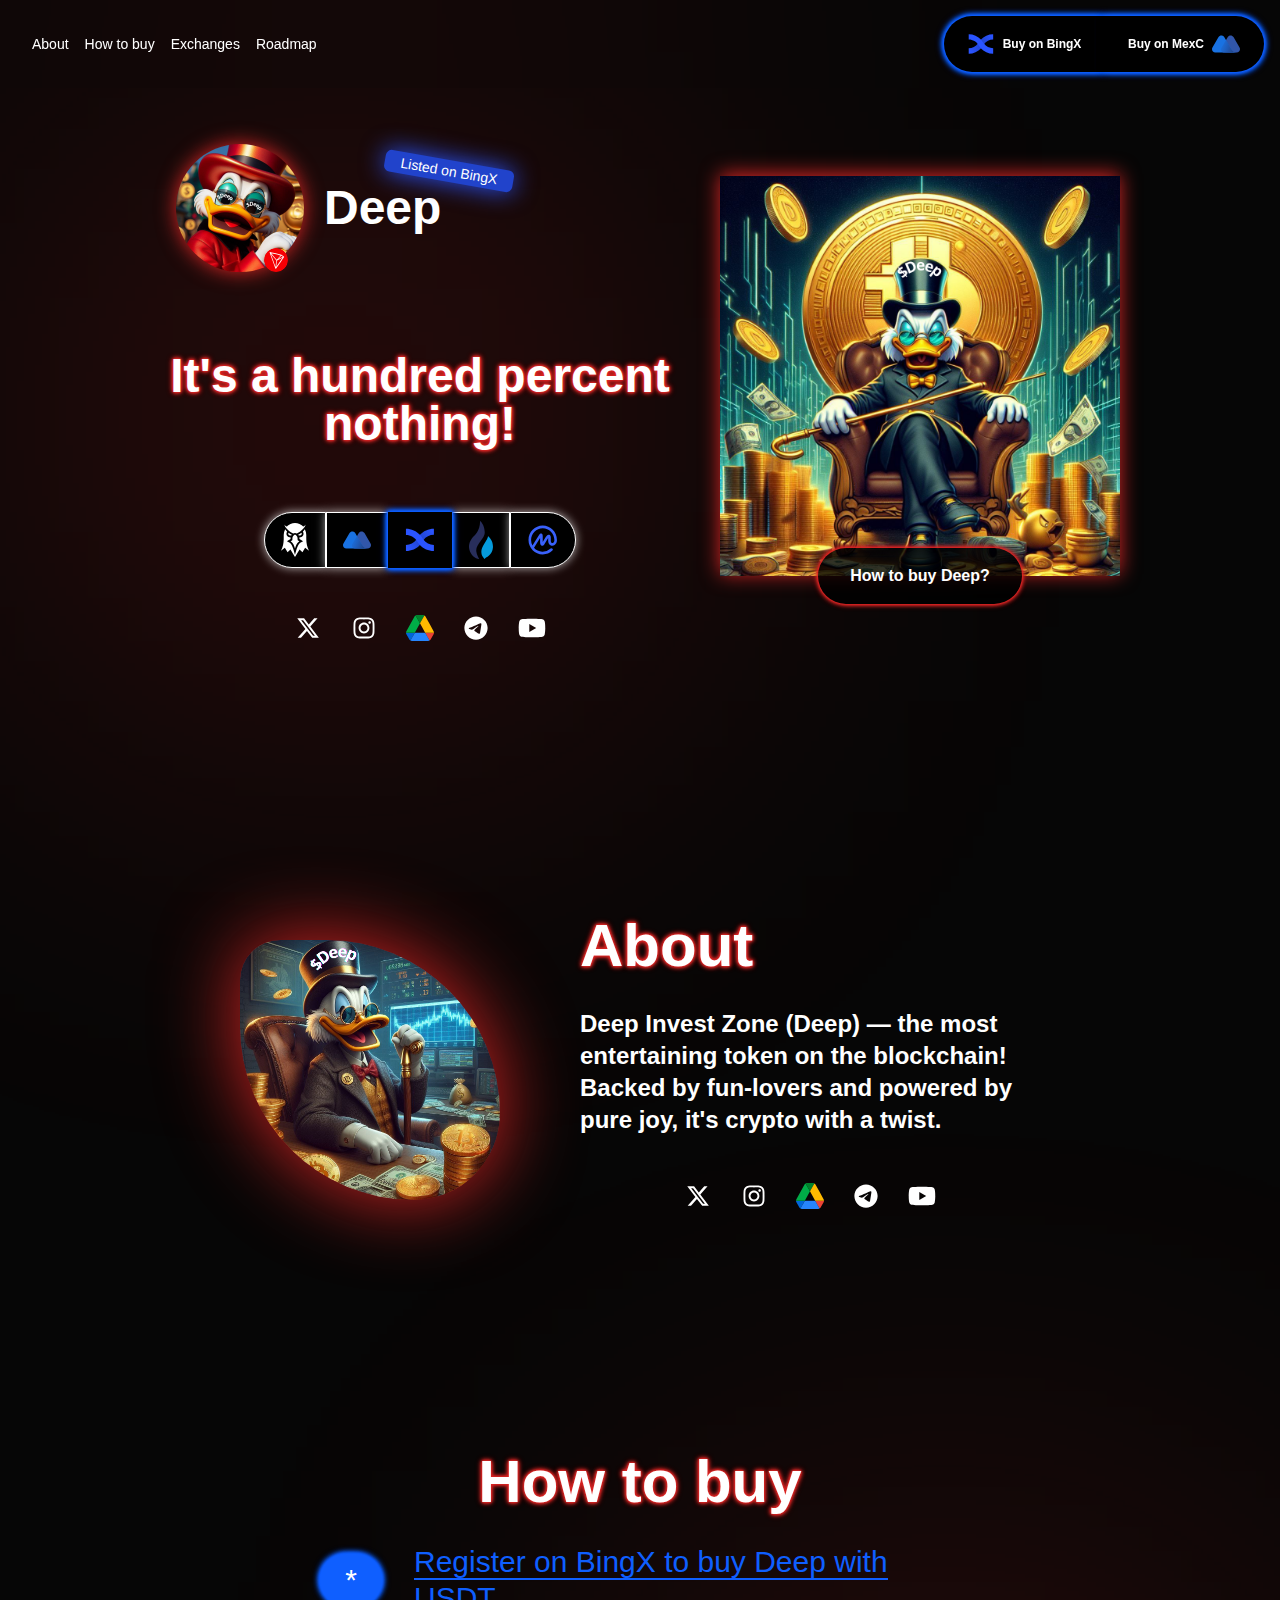
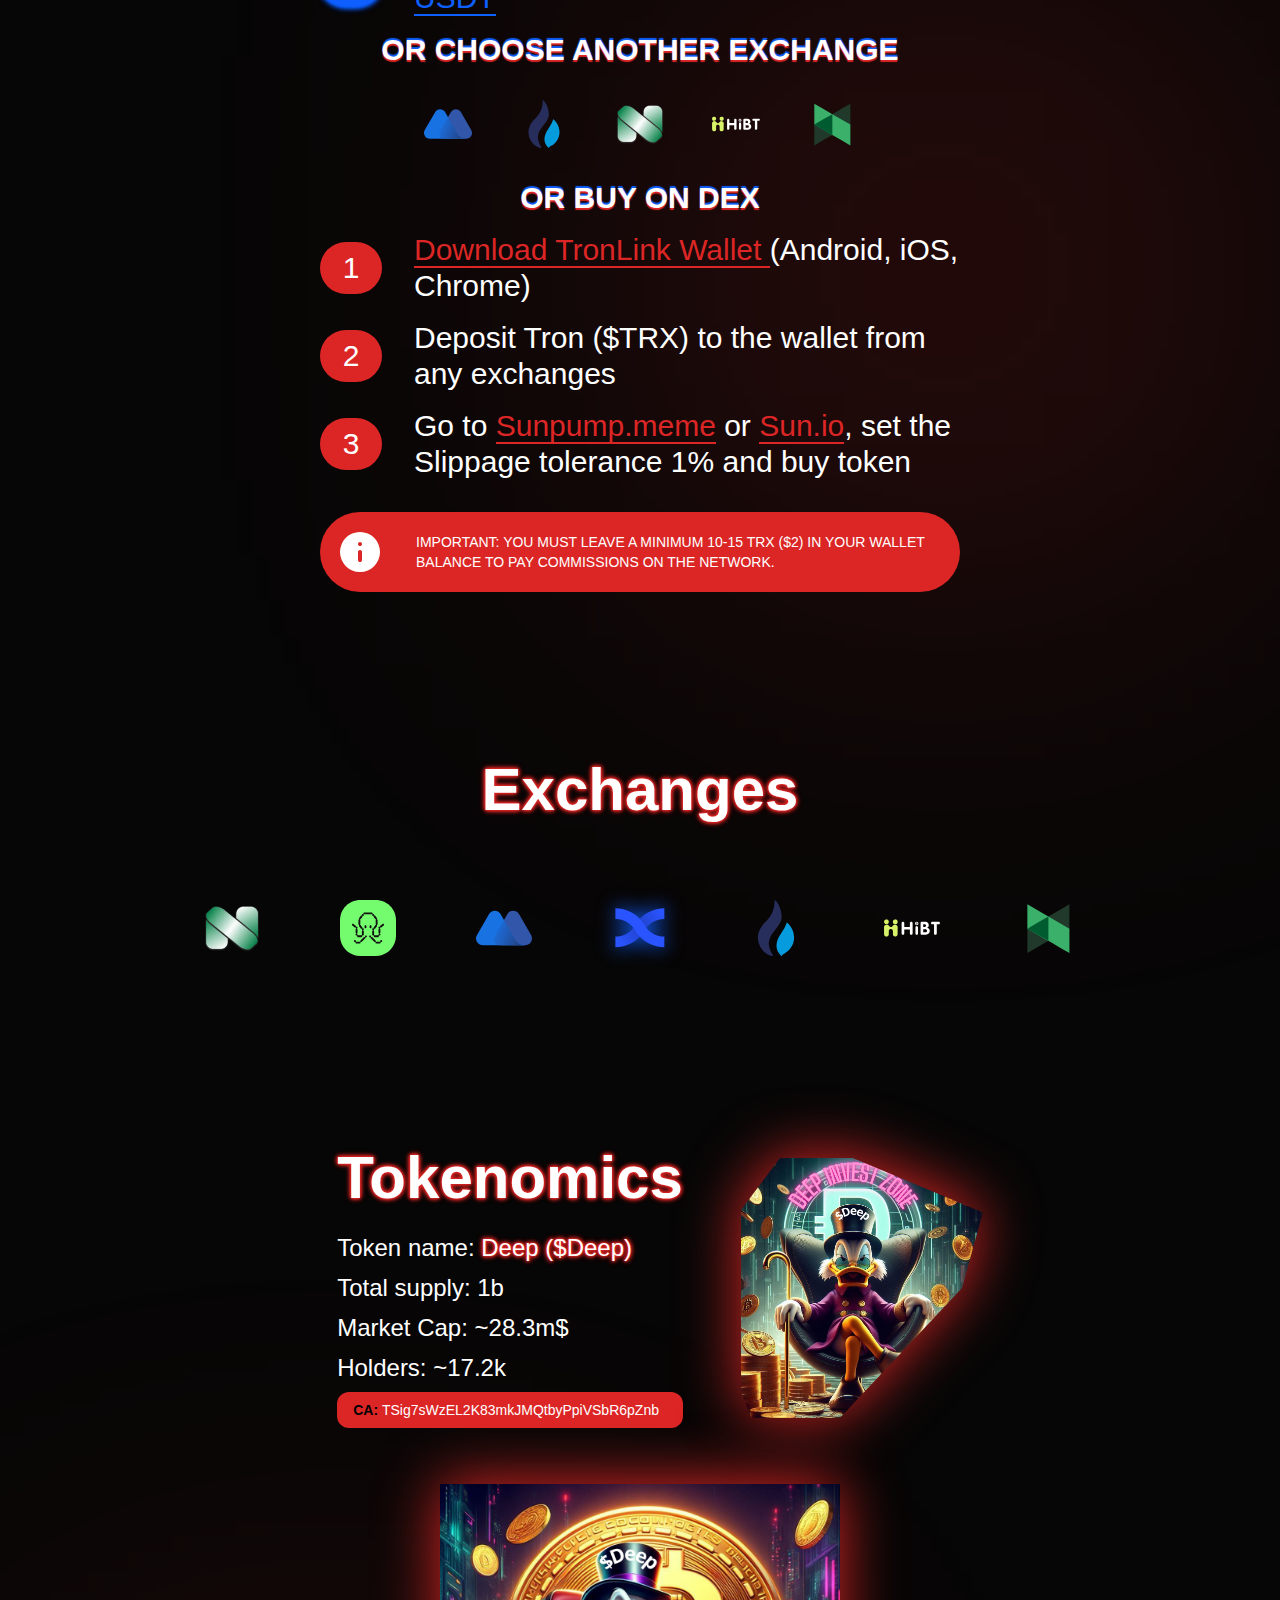
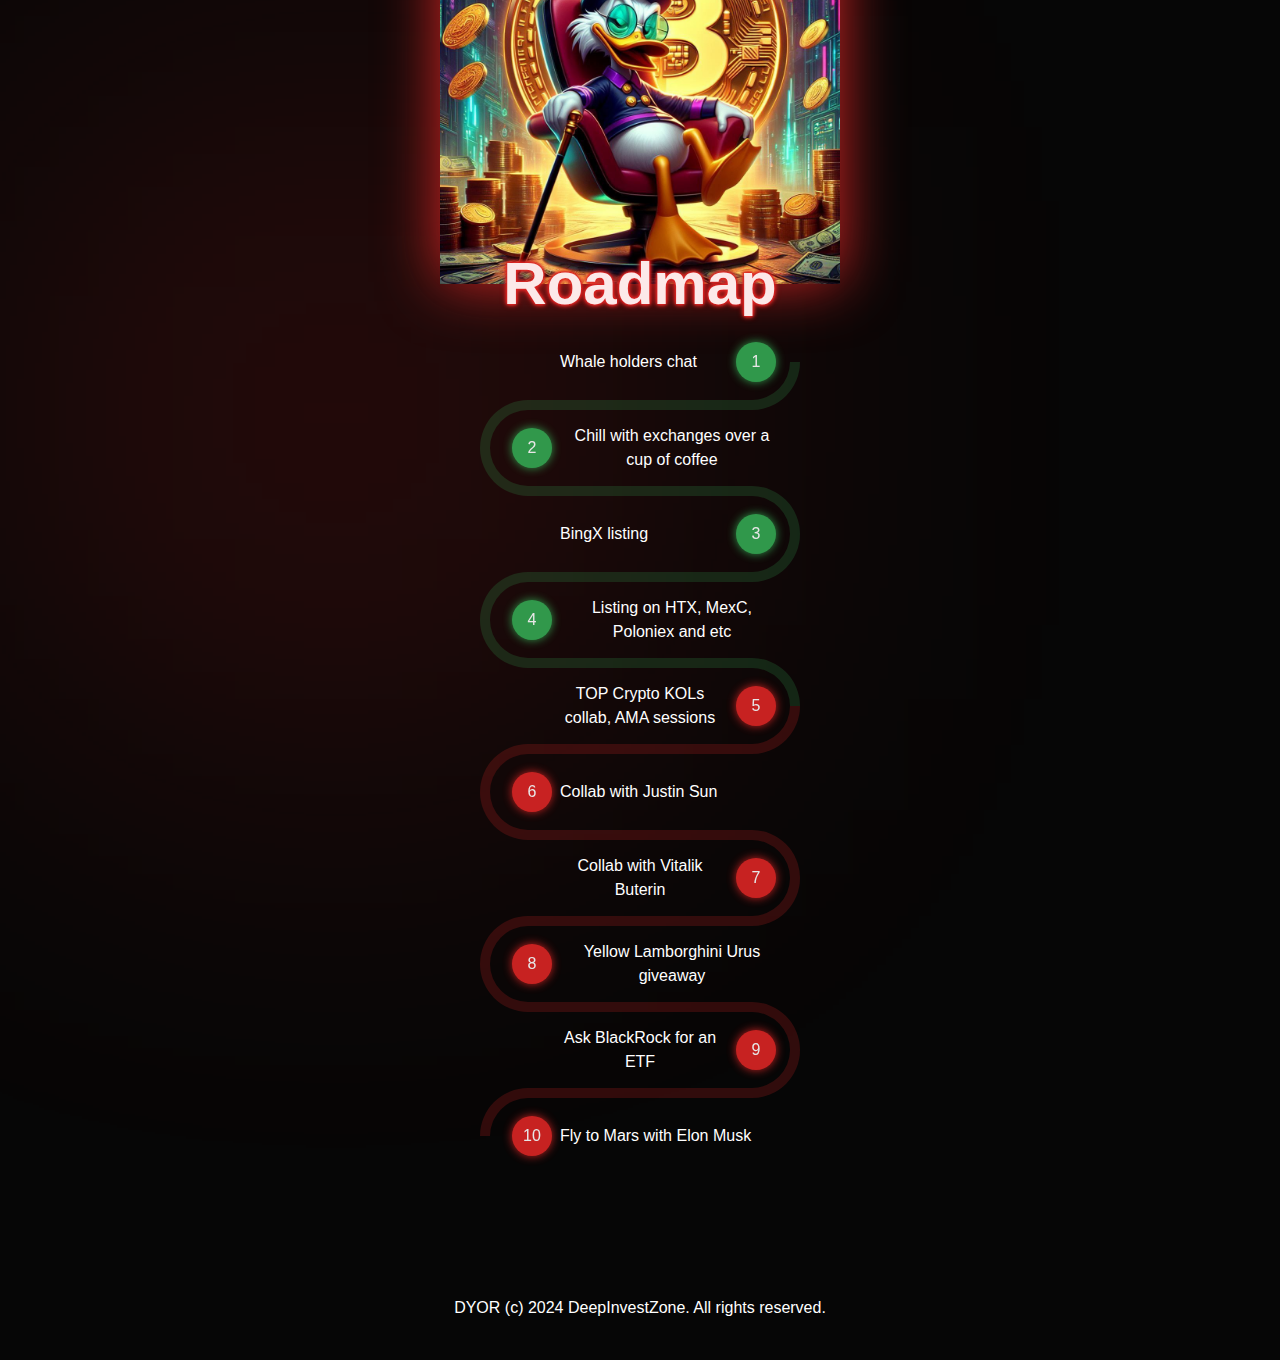
==== index.html @ 83c818ec "Rename InvestZone - IVfun token.html to index.html" ====
<!DOCTYPE html>
<html lang="en"><plasmo-csui><template shadowrootmode="open"><style>@layer tailwind-base{*,:before,:after{box-sizing:border-box;border:0 solid #e5e7eb}:before,:after{--tw-content:""}html,:host{-webkit-text-size-adjust:100%;tab-size:4;font-feature-settings:normal;font-variation-settings:normal;-webkit-tap-highlight-color:transparent;font-family:ui-sans-serif,system-ui,sans-serif,Apple Color Emoji,Segoe UI Emoji,Segoe UI Symbol,Noto Color Emoji;line-height:1.5}body{line-height:inherit;margin:0}hr{color:inherit;border-top-width:1px;height:0}abbr:where([title]){text-decoration:underline dotted}h1,h2,h3,h4,h5,h6{font-size:inherit;font-weight:inherit}a{color:inherit;text-decoration:inherit}b,strong{font-weight:bolder}code,kbd,samp,pre{font-feature-settings:normal;font-variation-settings:normal;font-family:ui-monospace,SFMono-Regular,Menlo,Monaco,Consolas,Liberation Mono,Courier New,monospace;font-size:1em}small{font-size:80%}sub,sup{vertical-align:baseline;font-size:75%;line-height:0;position:relative}sub{bottom:-.25em}sup{top:-.5em}table{text-indent:0;border-color:inherit;border-collapse:collapse}button,input,optgroup,select,textarea{font-feature-settings:inherit;font-variation-settings:inherit;font-family:inherit;font-size:100%;font-weight:inherit;line-height:inherit;color:inherit;margin:0;padding:0}button,select{text-transform:none}button,[type=button],[type=reset],[type=submit]{-webkit-appearance:button;background-color:#0000;background-image:none}:-moz-focusring{outline:auto}:-moz-ui-invalid{box-shadow:none}progress{vertical-align:baseline}::-webkit-inner-spin-button{height:auto}::-webkit-outer-spin-button{height:auto}[type=search]{-webkit-appearance:textfield;outline-offset:-2px}::-webkit-search-decoration{-webkit-appearance:none}::-webkit-file-upload-button{-webkit-appearance:button;font:inherit}summary{display:list-item}blockquote,dl,dd,h1,h2,h3,h4,h5,h6,hr,figure,p,pre{margin:0}fieldset{margin:0;padding:0}legend{padding:0}ol,ul,menu{margin:0;padding:0;list-style:none}dialog{padding:0}textarea{resize:vertical}input::-moz-placeholder{opacity:1;color:#9ca3af}textarea::-moz-placeholder{opacity:1;color:#9ca3af}input::placeholder,textarea::placeholder{opacity:1;color:#9ca3af}button,[role=button]{cursor:pointer}:disabled{cursor:default}img,svg,video,canvas,audio,iframe,embed,object{vertical-align:middle;display:block}img,video{max-width:100%;height:auto}[hidden]{display:none}div,p{--tw-text-opacity:1;color:rgb(8 8 8/var(--tw-text-opacity))}[type=checkbox],[type=radio]{cursor:pointer;user-select:none;appearance:none;--tw-border-opacity:1;border-width:1px;border-color:rgb(8 8 8/var(--tw-border-opacity));--tw-bg-opacity:1;background-color:rgb(255 255 255/var(--tw-bg-opacity));border-radius:.25rem;width:1.25rem;height:1.25rem;padding:0}[type=checkbox]:checked,[type=radio]:checked{background-color:currentColor;background-position:50%;background-repeat:no-repeat;background-size:.55em .55em;border-color:#0000}[type=radio]:checked{background-image:url("data:image/svg+xml;charset=utf-8,%3Csvg viewBox='0 0 16 16' fill='%23fff' xmlns='http://www.w3.org/2000/svg'%3E%3Ccircle cx='8' cy='8' r='3'/%3E%3C/svg%3E");background-size:18px 18px}[type=checkbox]{border-radius:4px}[type=checkbox]:checked{background-image:url("data:image/svg+xml;charset=utf-8,%3Csvg aria-hidden='true' xmlns='http://www.w3.org/2000/svg' fill='none' viewBox='0 0 16 12'%3E%3Cpath stroke='%2322FCBA' stroke-linecap='round' stroke-linejoin='round' stroke-width='3' d='M1 5.917 5.724 10.5 15 1.5'/%3E%3C/svg%3E");background-size:9px 9px}[type=radio]{border-radius:100%}.scroller{--scrollbar-color-thumb:#9ca3af;--scrollbar-color-track:transparent;--scrollbar-width:4px}@supports selector(::-webkit-scrollbar){.scroller::-webkit-scrollbar-thumb{background:var(--scrollbar-color-thumb);border-radius:16px}.scroller::-webkit-scrollbar-track{background:var(--scrollbar-color-track)}.scroller::-webkit-scrollbar{max-width:var(--scrollbar-width);max-height:var(--scrollbar-width)}}.groupToolTips:hover .absolute{transition:opacity .3s;display:block}@keyframes fadeIn{0%{opacity:0}to{opacity:1}}@keyframes floatUpDown{0%,to{animation-timing-function:cubic-bezier(.8,0,1,1);transform:translateY(2%)}50%{animation-timing-function:cubic-bezier(0,0,.2,1);transform:translateY(-2%)}}.animate-float-up-down{opacity:0;transition:opacity 1s;animation:.6s ease-out forwards fadeIn,6s infinite floatUpDown}*,:before,:after,::backdrop{--tw-border-spacing-x:0;--tw-border-spacing-y:0;--tw-translate-x:0;--tw-translate-y:0;--tw-rotate:0;--tw-skew-x:0;--tw-skew-y:0;--tw-scale-x:1;--tw-scale-y:1;--tw-pan-x: ;--tw-pan-y: ;--tw-pinch-zoom: ;--tw-scroll-snap-strictness:proximity;--tw-gradient-from-position: ;--tw-gradient-via-position: ;--tw-gradient-to-position: ;--tw-ordinal: ;--tw-slashed-zero: ;--tw-numeric-figure: ;--tw-numeric-spacing: ;--tw-numeric-fraction: ;--tw-ring-inset: ;--tw-ring-offset-width:0px;--tw-ring-offset-color:#fff;--tw-ring-color:#3b82f680;--tw-ring-offset-shadow:0 0 #0000;--tw-ring-shadow:0 0 #0000;--tw-shadow:0 0 #0000;--tw-shadow-colored:0 0 #0000;--tw-blur: ;--tw-brightness: ;--tw-contrast: ;--tw-grayscale: ;--tw-hue-rotate: ;--tw-invert: ;--tw-saturate: ;--tw-sepia: ;--tw-drop-shadow: ;--tw-backdrop-blur: ;--tw-backdrop-brightness: ;--tw-backdrop-contrast: ;--tw-backdrop-grayscale: ;--tw-backdrop-hue-rotate: ;--tw-backdrop-invert: ;--tw-backdrop-opacity: ;--tw-backdrop-saturate: ;--tw-backdrop-sepia: }}@layer antd;.pointer-events-none{pointer-events:none}.pointer-events-auto{pointer-events:auto}.visible{visibility:visible}.invisible{visibility:hidden}.static{position:static}.fixed{position:fixed}.absolute{position:absolute}.relative{position:relative}.-top-\[2\.5rem\]{top:-2.5rem}.bottom-0{bottom:0}.bottom-2{bottom:.5rem}.bottom-6{bottom:1.5rem}.bottom-\[29px\]{bottom:29px}.bottom-\[6\.5px\]{bottom:6.5px}.left-0{left:0}.left-1\/2{left:50%}.left-3{left:.75rem}.left-\[0\.3rem\]{left:.3rem}.left-\[1px\]{left:1px}.left-\[50\%\]{left:50%}.left-\[54px\]{left:54px}.left-\[6\.5px\]{left:6.5px}.left-px{left:1px}.right-0{right:0}.right-3{right:.75rem}.right-\[0\.3rem\]{right:.3rem}.right-\[1px\]{right:1px}.right-\[439px\]{right:439px}.right-\[72px\]{right:72px}.top-0{top:0}.top-1{top:.25rem}.top-2{top:.5rem}.top-3{top:.75rem}.top-6{top:1.5rem}.top-\[-6px\]{top:-6px}.top-\[12px\]{top:12px}.top-\[3px\]{top:3px}.top-\[40\%\]{top:40%}.top-px{top:1px}.z-10{z-index:10}.z-20{z-index:20}.z-30{z-index:30}.z-\[90\]{z-index:90}.z-\[99\]{z-index:99}.m-\[6px\]{margin:6px}.mx-0{margin-left:0;margin-right:0}.mx-2{margin-left:.5rem;margin-right:.5rem}.mx-auto{margin-left:auto;margin-right:auto}.my-0{margin-top:0;margin-bottom:0}.my-3{margin-top:.75rem;margin-bottom:.75rem}.my-3\.5{margin-top:.875rem;margin-bottom:.875rem}.my-4{margin-top:1rem;margin-bottom:1rem}.my-\[12px\]{margin-top:12px;margin-bottom:12px}.-mt-8{margin-top:-2rem}.mb-2{margin-bottom:.5rem}.mb-3{margin-bottom:.75rem}.mb-\[-12px\]{margin-bottom:-12px}.mb-\[-1px\]{margin-bottom:-1px}.mb-\[24px\]{margin-bottom:24px}.ml-1{margin-left:.25rem}.ml-2{margin-left:.5rem}.ml-3{margin-left:.75rem}.ml-\[-1px\]{margin-left:-1px}.ml-\[4px\]{margin-left:4px}.ml-\[5px\]{margin-left:5px}.ml-\[8px\]{margin-left:8px}.mr-1{margin-right:.25rem}.mr-2{margin-right:.5rem}.mr-\[-1px\]{margin-right:-1px}.mr-\[12px\]{margin-right:12px}.mr-\[8px\]{margin-right:8px}.mt-2{margin-top:.5rem}.mt-3{margin-top:.75rem}.mt-4{margin-top:1rem}.mt-6{margin-top:1.5rem}.mt-8{margin-top:2rem}.mt-\[-120px\]{margin-top:-120px}.mt-\[-170px\]{margin-top:-170px}.mt-\[-22px\]{margin-top:-22px}.mt-\[-240px\]{margin-top:-240px}.mt-\[-42px\]{margin-top:-42px}.mt-\[158px\]{margin-top:158px}.mt-\[24px\]{margin-top:24px}.mt-\[32px\]{margin-top:32px}.mt-\[44px\]{margin-top:44px}.mt-\[48px\]{margin-top:48px}.mt-\[62px\]{margin-top:62px}.mt-\[67px\]{margin-top:67px}.mt-\[6px\]{margin-top:6px}.block{display:block}.flex{display:flex}.hidden{display:none}.size-\[20px\]{width:20px;height:20px}.size-\[348px\]{width:348px;height:348px}.size-\[359px\]{width:359px;height:359px}.size-\[375px\]{width:375px;height:375px}.size-\[52px\]{width:52px;height:52px}.size-full{width:100%;height:100%}.h-0{height:0}.h-10{height:2.5rem}.h-12{height:3rem}.h-16{height:4rem}.h-2{height:.5rem}.h-3{height:.75rem}.h-4{height:1rem}.h-5{height:1.25rem}.h-6{height:1.5rem}.h-8{height:2rem}.h-9{height:2.25rem}.h-\[10px\]{height:10px}.h-\[118px\]{height:118px}.h-\[11px\]{height:11px}.h-\[13px\]{height:13px}.h-\[16px\]{height:16px}.h-\[1px\]{height:1px}.h-\[220px\]{height:220px}.h-\[224px\]{height:224px}.h-\[225px\]{height:225px}.h-\[228px\]{height:228px}.h-\[24px\]{height:24px}.h-\[255px\]{height:255px}.h-\[28px\]{height:28px}.h-\[303px\]{height:303px}.h-\[35px\]{height:35px}.h-\[47px\]{height:47px}.h-\[48px\]{height:48px}.h-\[50px\]{height:50px}.h-\[527px\]{height:527px}.h-\[52px\]{height:52px}.h-\[66px\]{height:66px}.h-\[96px\]{height:96px}.h-auto{height:auto}.h-full{height:100%}.h-screen{height:100vh}.max-h-\[80\%\]{max-height:80%}.min-h-\[306px\]{min-height:306px}.w-0{width:0}.w-10{width:2.5rem}.w-16{width:4rem}.w-4{width:1rem}.w-5{width:1.25rem}.w-6{width:1.5rem}.w-8{width:2rem}.w-\[12px\]{width:12px}.w-\[13px\]{width:13px}.w-\[14px\]{width:14px}.w-\[160px\]{width:160px}.w-\[16px\]{width:16px}.w-\[220px\]{width:220px}.w-\[24px\]{width:24px}.w-\[28px\]{width:28px}.w-\[293px\]{width:293px}.w-\[350px\]{width:350px}.w-\[35px\]{width:35px}.w-\[360px\]{width:360px}.w-\[440px\]{width:440px}.w-\[52px\]{width:52px}.w-\[56px\]{width:56px}.w-\[80\%\]{width:80%}.w-\[86px\]{width:86px}.w-\[96px\]{width:96px}.w-\[calc\(100\%-64px\)\]{width:calc(100% - 64px)}.w-\[calc\(100\%-76px\)\]{width:calc(100% - 76px)}.w-auto{width:auto}.w-fit{width:fit-content}.w-full{width:100%}.w-max{width:max-content}.flex-1{flex:1}.flex-auto{flex:auto}.flex-grow,.grow{flex-grow:1}.-translate-x-1\/2{--tw-translate-x:-50%;transform:translate(var(--tw-translate-x),var(--tw-translate-y))rotate(var(--tw-rotate))skewX(var(--tw-skew-x))skewY(var(--tw-skew-y))scaleX(var(--tw-scale-x))scaleY(var(--tw-scale-y))}.-translate-y-1\/2{--tw-translate-y:-50%;transform:translate(var(--tw-translate-x),var(--tw-translate-y))rotate(var(--tw-rotate))skewX(var(--tw-skew-x))skewY(var(--tw-skew-y))scaleX(var(--tw-scale-x))scaleY(var(--tw-scale-y))}.translate-x-full{--tw-translate-x:100%;transform:translate(var(--tw-translate-x),var(--tw-translate-y))rotate(var(--tw-rotate))skewX(var(--tw-skew-x))skewY(var(--tw-skew-y))scaleX(var(--tw-scale-x))scaleY(var(--tw-scale-y))}@keyframes spin{to{transform:rotate(360deg)}}.animate-spin{animation:1s linear infinite spin}.\!cursor-not-allowed{cursor:not-allowed!important}.\!cursor-wait{cursor:wait!important}.cursor-no-drop{cursor:no-drop}.cursor-not-allowed{cursor:not-allowed}.cursor-pointer{cursor:pointer}.flex-col{flex-direction:column}.place-content-center{place-content:center}.items-start{align-items:flex-start}.items-end{align-items:flex-end}.items-center{align-items:center}.justify-center{justify-content:center}.justify-between{justify-content:space-between}.gap-1{gap:.25rem}.gap-2{gap:.5rem}.gap-3{gap:.75rem}.gap-x-1{-moz-column-gap:.25rem;column-gap:.25rem}.gap-x-1\.5{-moz-column-gap:.375rem;column-gap:.375rem}.gap-x-2{-moz-column-gap:.5rem;column-gap:.5rem}.gap-x-3{-moz-column-gap:.75rem;column-gap:.75rem}.gap-x-5{-moz-column-gap:1.25rem;column-gap:1.25rem}.gap-y-1{row-gap:.25rem}.gap-y-2{row-gap:.5rem}.gap-y-3{row-gap:.75rem}.gap-y-\[2px\]{row-gap:2px}.overflow-hidden{overflow:hidden}.overflow-clip{overflow:clip}.overflow-y-auto{overflow-y:auto}.truncate{text-overflow:ellipsis;white-space:nowrap;overflow:hidden}.whitespace-nowrap{white-space:nowrap}.break-all{word-break:break-all}.rounded{border-radius:.25rem}.rounded-2xl{border-radius:1rem}.rounded-\[16px\]{border-radius:16px}.rounded-\[21px\]{border-radius:21px}.rounded-\[39px\]{border-radius:39px}.rounded-\[4px\]{border-radius:4px}.rounded-\[5px\]{border-radius:5px}.rounded-\[6px\]{border-radius:6px}.rounded-\[8px\]{border-radius:8px}.rounded-full{border-radius:9999px}.rounded-lg{border-radius:.5rem}.rounded-none{border-radius:0}.rounded-xl{border-radius:.75rem}.rounded-l-full{border-top-left-radius:9999px;border-bottom-left-radius:9999px}.border{border-width:1px}.border-\[1\.2px\]{border-width:1.2px}.border-\[2px\]{border-width:2px}.border-b{border-bottom-width:1px}.border-l{border-left-width:1px}.border-r-0{border-right-width:0}.border-t,.border-t-\[1px\]{border-top-width:1px}.border-solid{border-style:solid}.border-\[\#080808\],.border-dark1{--tw-border-opacity:1;border-color:rgb(8 8 8/var(--tw-border-opacity))}.border-gray-200{--tw-border-opacity:1;border-color:rgb(229 231 235/var(--tw-border-opacity))}.border-gray1{--tw-border-opacity:1;border-color:rgb(244 244 244/var(--tw-border-opacity))}.border-white{--tw-border-opacity:1;border-color:rgb(255 255 255/var(--tw-border-opacity))}.bg-\[\#080808\]{--tw-bg-opacity:1;background-color:rgb(8 8 8/var(--tw-bg-opacity))}.bg-\[\#080808cc\]{background-color:#080808cc}.bg-\[\#080808e6\]{background-color:#080808e6}.bg-\[\#50fbc8\]{--tw-bg-opacity:1;background-color:rgb(80 251 200/var(--tw-bg-opacity))}.bg-\[\#60fecf\]{--tw-bg-opacity:1;background-color:rgb(96 254 207/var(--tw-bg-opacity))}.bg-\[\#BBBBBB\]{--tw-bg-opacity:1;background-color:rgb(187 187 187/var(--tw-bg-opacity))}.bg-\[\#FFCD6D\]{--tw-bg-opacity:1;background-color:rgb(255 205 109/var(--tw-bg-opacity))}.bg-\[\#bababa\]{--tw-bg-opacity:1;background-color:rgb(186 186 186/var(--tw-bg-opacity))}.bg-\[\#f3f3f3e6\]{background-color:#f3f3f3e6}.bg-blue1{--tw-bg-opacity:1;background-color:rgb(152 212 255/var(--tw-bg-opacity))}.bg-dark1{--tw-bg-opacity:1;background-color:rgb(8 8 8/var(--tw-bg-opacity))}.bg-dark2{--tw-bg-opacity:1;background-color:rgb(50 50 50/var(--tw-bg-opacity))}.bg-gray1{--tw-bg-opacity:1;background-color:rgb(244 244 244/var(--tw-bg-opacity))}.bg-gray2{--tw-bg-opacity:1;background-color:rgb(235 235 235/var(--tw-bg-opacity))}.bg-green-800{--tw-bg-opacity:1;background-color:rgb(22 101 52/var(--tw-bg-opacity))}.bg-green1{--tw-bg-opacity:1;background-color:rgb(81 251 200/var(--tw-bg-opacity))}.bg-pink1{--tw-bg-opacity:1;background-color:rgb(231 184 255/var(--tw-bg-opacity))}.bg-transparent{background-color:#0000}.bg-white{--tw-bg-opacity:1;background-color:rgb(255 255 255/var(--tw-bg-opacity))}.bg-yellow1{--tw-bg-opacity:1;background-color:rgb(255 205 109/var(--tw-bg-opacity))}.bg-cover{background-size:cover}.stroke-yellow1{stroke:#ffcd6d}.p-1{padding:.25rem}.p-4{padding:1rem}.p-\[12px\]{padding:12px}.p-\[8px\]{padding:8px}.px-1{padding-left:.25rem;padding-right:.25rem}.px-2{padding-left:.5rem;padding-right:.5rem}.px-3{padding-left:.75rem;padding-right:.75rem}.px-4{padding-left:1rem;padding-right:1rem}.px-6{padding-left:1.5rem;padding-right:1.5rem}.px-7{padding-left:1.75rem;padding-right:1.75rem}.px-\[0\]{padding-left:0;padding-right:0}.px-\[12px\]{padding-left:12px;padding-right:12px}.py-2{padding-top:.5rem;padding-bottom:.5rem}.py-3{padding-top:.75rem;padding-bottom:.75rem}.py-4{padding-top:1rem;padding-bottom:1rem}.py-\[14px\]{padding-top:14px;padding-bottom:14px}.pb-10{padding-bottom:2.5rem}.pb-16{padding-bottom:4rem}.pb-24{padding-bottom:6rem}.pb-4{padding-bottom:1rem}.pb-6{padding-bottom:1.5rem}.pb-8{padding-bottom:2rem}.pb-\[44px\]{padding-bottom:44px}.pb-\[48px\]{padding-bottom:48px}.pl-\[12px\]{padding-left:12px}.pl-\[6px\]{padding-left:6px}.pr-\[32px\]{padding-right:32px}.pr-\[4px\]{padding-right:4px}.pt-12{padding-top:3rem}.pt-20{padding-top:5rem}.pt-3{padding-top:.75rem}.pt-4{padding-top:1rem}.pt-5{padding-top:1.25rem}.pt-\[12px\]{padding-top:12px}.pt-\[16px\]{padding-top:16px}.pt-\[32px\]{padding-top:32px}.text-center{text-align:center}.text-right{text-align:right}.text-start{text-align:start}.align-top{vertical-align:top}.text-\[10px\]{font-size:10px}.text-\[12px\]{font-size:12px}.text-\[14px\]{font-size:14px}.text-\[16px\]{font-size:16px}.text-\[18px\]{font-size:18px}.text-\[20px\]{font-size:20px}.text-\[21px\]{font-size:21px}.text-\[22px\]{font-size:22px}.text-\[23px\]{font-size:23px}.text-\[24px\]{font-size:24px}.text-\[26px\]{font-size:26px}.text-\[28px\]{font-size:28px}.text-\[32px\]{font-size:32px}.text-\[34px\]{font-size:34px}.text-base{font-size:1rem;line-height:1.5rem}.text-lg{font-size:1.125rem;line-height:1.75rem}.text-sm{font-size:.875rem;line-height:1.25rem}.text-xs{font-size:.75rem;line-height:1rem}.font-black{font-weight:900}.font-bold{font-weight:700}.font-extrabold{font-weight:800}.font-medium{font-weight:500}.font-normal{font-weight:400}.font-semibold{font-weight:600}.italic{font-style:italic}.leading-4{line-height:1rem}.leading-5{line-height:1.25rem}.leading-7{line-height:1.75rem}.leading-9{line-height:2.25rem}.leading-\[14\.4px\]{line-height:14.4px}.leading-\[16\.8px\]{line-height:16.8px}.leading-\[16px\]{line-height:16px}.leading-\[19\.2px\]{line-height:19.2px}.leading-\[20px\]{line-height:20px}.leading-\[22\.4px\]{line-height:22.4px}.leading-\[25\.6px\]{line-height:25.6px}.leading-\[25px\]{line-height:25px}.leading-\[26\.4px\]{line-height:26.4px}.leading-\[34px\]{line-height:34px}.leading-none{line-height:1}.leading-tight{line-height:1.25}.tracking-\[0\]{letter-spacing:0}.text-\[\#00deff\]{--tw-text-opacity:1;color:rgb(0 222 255/var(--tw-text-opacity))}.text-\[\#080808\]{--tw-text-opacity:1;color:rgb(8 8 8/var(--tw-text-opacity))}.text-\[\#348AFF\]{--tw-text-opacity:1;color:rgb(52 138 255/var(--tw-text-opacity))}.text-\[\#69a9f7\]{--tw-text-opacity:1;color:rgb(105 169 247/var(--tw-text-opacity))}.text-\[\#F03742\]{--tw-text-opacity:1;color:rgb(240 55 66/var(--tw-text-opacity))}.text-\[\#FFCD6D\]{--tw-text-opacity:1;color:rgb(255 205 109/var(--tw-text-opacity))}.text-\[\#FFD466\]{--tw-text-opacity:1;color:rgb(255 212 102/var(--tw-text-opacity))}.text-\[\#fff\]{--tw-text-opacity:1;color:rgb(255 255 255/var(--tw-text-opacity))}.text-blue1{--tw-text-opacity:1;color:rgb(152 212 255/var(--tw-text-opacity))}.text-dark1{--tw-text-opacity:1;color:rgb(8 8 8/var(--tw-text-opacity))}.text-dark1\/40{color:#08080866}.text-dark1\/50{color:#08080880}.text-gray-900{--tw-text-opacity:1;color:rgb(17 24 39/var(--tw-text-opacity))}.text-green-600{--tw-text-opacity:1;color:rgb(22 163 74/var(--tw-text-opacity))}.text-green1{--tw-text-opacity:1;color:rgb(81 251 200/var(--tw-text-opacity))}.text-green2{--tw-text-opacity:1;color:rgb(0 203 142/var(--tw-text-opacity))}.text-pink1{--tw-text-opacity:1;color:rgb(231 184 255/var(--tw-text-opacity))}.text-red-600{--tw-text-opacity:1;color:rgb(220 38 38/var(--tw-text-opacity))}.text-white{--tw-text-opacity:1;color:rgb(255 255 255/var(--tw-text-opacity))}.text-white\/70{color:#ffffffb3}.text-yellow1{--tw-text-opacity:1;color:rgb(255 205 109/var(--tw-text-opacity))}.opacity-100{opacity:1}.opacity-30{opacity:.3}.opacity-40{opacity:.4}.opacity-50{opacity:.5}.opacity-70{opacity:.7}.bg-blend-overlay{background-blend-mode:overlay}.shadow-\[inset_-2px_2px_\#348AFF88\]{--tw-shadow:inset -2px 2px #348aff88;--tw-shadow-colored:inset -2px 2px var(--tw-shadow-color);box-shadow:var(--tw-ring-offset-shadow,0 0 #0000),var(--tw-ring-shadow,0 0 #0000),var(--tw-shadow)}.shadow-lg{--tw-shadow:0 10px 15px -3px #0000001a,0 4px 6px -4px #0000001a;--tw-shadow-colored:0 10px 15px -3px var(--tw-shadow-color),0 4px 6px -4px var(--tw-shadow-color);box-shadow:var(--tw-ring-offset-shadow,0 0 #0000),var(--tw-ring-shadow,0 0 #0000),var(--tw-shadow)}.shadow-md{--tw-shadow:0 4px 6px -1px #0000001a,0 2px 4px -2px #0000001a;--tw-shadow-colored:0 4px 6px -1px var(--tw-shadow-color),0 2px 4px -2px var(--tw-shadow-color);box-shadow:var(--tw-ring-offset-shadow,0 0 #0000),var(--tw-ring-shadow,0 0 #0000),var(--tw-shadow)}.outline-none{outline-offset:2px;outline:2px solid #0000}.outline{outline-style:solid}.filter{filter:var(--tw-blur)var(--tw-brightness)var(--tw-contrast)var(--tw-grayscale)var(--tw-hue-rotate)var(--tw-invert)var(--tw-saturate)var(--tw-sepia)var(--tw-drop-shadow)}.backdrop-blur-xl{--tw-backdrop-blur:blur(24px);backdrop-filter:var(--tw-backdrop-blur)var(--tw-backdrop-brightness)var(--tw-backdrop-contrast)var(--tw-backdrop-grayscale)var(--tw-backdrop-hue-rotate)var(--tw-backdrop-invert)var(--tw-backdrop-opacity)var(--tw-backdrop-saturate)var(--tw-backdrop-sepia)}.backdrop-brightness-\[100\%\]{--tw-backdrop-brightness:brightness(100%);backdrop-filter:var(--tw-backdrop-blur)var(--tw-backdrop-brightness)var(--tw-backdrop-contrast)var(--tw-backdrop-grayscale)var(--tw-backdrop-hue-rotate)var(--tw-backdrop-invert)var(--tw-backdrop-opacity)var(--tw-backdrop-saturate)var(--tw-backdrop-sepia)}.transition{transition-property:color,background-color,border-color,text-decoration-color,fill,stroke,opacity,box-shadow,transform,filter,backdrop-filter,-webkit-backdrop-filter;transition-duration:.15s;transition-timing-function:cubic-bezier(.4,0,.2,1)}.transition-all{transition-property:all;transition-duration:.15s;transition-timing-function:cubic-bezier(.4,0,.2,1)}.transition-transform{transition-property:transform;transition-duration:.15s;transition-timing-function:cubic-bezier(.4,0,.2,1)}.\[-webkit-backdrop-filter\:blur\(24px\)_brightness\(100\%\)\]{-webkit-backdrop-filter:blur(24px)brightness()}.\[background\:linear-gradient\(90deg\,rgb\(152\,212\,255\)_0\%\,rgb\(255\,255\,255\)_100\%\)\]{background:linear-gradient(90deg,#98d4ff 0%,#fff 100%)}.ant-tooltip{z-index:2147483647!important}.ant-input[step="0"]::-webkit-outer-spin-button{-webkit-appearance:none;margin:0}.ant-input[step="0"]::-webkit-inner-spin-button{-webkit-appearance:none;margin:0}.placeholder\:text-center::placeholder{text-align:center}.hover\:border-\[\#08080866\]:hover{border-color:#08080866}.hover\:border-blue1:hover{--tw-border-opacity:1;border-color:rgb(152 212 255/var(--tw-border-opacity))}.hover\:border-green1:hover{--tw-border-opacity:1;border-color:rgb(81 251 200/var(--tw-border-opacity))}.hover\:border-pink1:hover{--tw-border-opacity:1;border-color:rgb(231 184 255/var(--tw-border-opacity))}.hover\:border-yellow1:hover{--tw-border-opacity:1;border-color:rgb(255 205 109/var(--tw-border-opacity))}.hover\:bg-\[\#FAFAFA\]:hover{--tw-bg-opacity:1;background-color:rgb(250 250 250/var(--tw-bg-opacity))}.hover\:bg-blue1:hover{--tw-bg-opacity:1;background-color:rgb(152 212 255/var(--tw-bg-opacity))}.hover\:bg-green1:hover{--tw-bg-opacity:1;background-color:rgb(81 251 200/var(--tw-bg-opacity))}.hover\:bg-pink1:hover{--tw-bg-opacity:1;background-color:rgb(231 184 255/var(--tw-bg-opacity))}.hover\:bg-white:hover{--tw-bg-opacity:1;background-color:rgb(255 255 255/var(--tw-bg-opacity))}.hover\:bg-yellow1:hover{--tw-bg-opacity:1;background-color:rgb(255 205 109/var(--tw-bg-opacity))}.hover\:text-dark1:hover{--tw-text-opacity:1;color:rgb(8 8 8/var(--tw-text-opacity))}.hover\:opacity-50:hover{opacity:.5}.hover\:opacity-90:hover{opacity:.9}.group:enabled:hover .group-enabled\:group-hover\:stroke-dark1{stroke:#080808}.group:enabled:hover .group-enabled\:group-hover\:text-dark1{--tw-text-opacity:1;color:rgb(8 8 8/var(--tw-text-opacity))}</style><div id="plasmo-shadow-container" style="z-index: 2147483647; position: relative;"><div id="plasmo-overlay-0" class="plasmo-csui-container" style="display: flex; position: absolute; top: 0px; left: 0px;"><div class="h-screen bg-white w-[440px] fixed right-0 top-0 transition-transform border-l border-dark1 translate-x-full"><div class="h-full pb-16 overflow-y-auto scroller relative"><div class="h-[225px] bg-cover pt-12 px-4 border-b border-dark1" style="background-image: url(&quot;data:image/svg+xml,%3Csvg%20width%3D%22375%22%20height%3D%22177%22%20fill%3D%22none%22%20xmlns%3D%22http%3A%2F%2Fwww.w3.org%2F2000%2Fsvg%22%3E%3Cpath%20fill%3D%22%2351FBC8%22%20d%3D%22M-.5-.5h376v177H-.5z%22%2F%3E%3Cpath%20stroke%3D%22%23080808%22%20d%3D%22M-.5-.5h376v177H-.5z%22%2F%3E%3C%2Fsvg%3E&quot;);"><div class="flex items-center justify-between"><div class="flex flex-col gap-y-3"><div class="font-medium text-[16px] leading-5">My Byte Points</div><div class="text-[28px] font-semibold leading-[34px] flex items-center gap-x-5"><div class="groupToolTips relative"><div class="flex items-center gap-x-2"><svg width="16" height="16" viewBox="0 0 35 35" fill="none" class="w-4 h-4"><g><circle cx="17.5" cy="17.5" r="16.5" fill="#E0BAFA" stroke="#080808" stroke-width="2"></circle><path d="M7.375 15.618v1.726h8.932L17.5 16.15V7.22h-1.725a9.284 9.284 0 0 1-8.4 8.4Zm11.318 1.726h8.932v1.725a9.284 9.284 0 0 0-8.4 8.4H17.5v-8.932l1.193-1.193Z" fill="#080808"></path></g></svg>-</div><div class="absolute hidden bg-[#080808] w-max text-[12px] py-2 px-4 rounded text-white leading-none left-[0.3rem] -top-[2.5rem] ">GPT4 Points</div></div><div class="groupToolTips relative"><div class="flex items-center gap-x-2"><svg width="16" height="16" viewBox="0 0 35 35" fill="none" class="w-4 h-4"><g><circle cx="17.5" cy="17.5" r="16.5" fill="#60FECF" stroke="#080808" stroke-width="2"></circle><path d="M7.375 15.618v1.726h8.932L17.5 16.15V7.22h-1.725a9.284 9.284 0 0 1-8.4 8.4Zm11.318 1.726h8.932v1.725a9.284 9.284 0 0 0-8.4 8.4H17.5v-8.932l1.193-1.193Z" fill="#080808"></path></g></svg>-</div><div class="absolute hidden bg-[#080808] w-max text-[12px] py-2 px-4 rounded text-white leading-none left-[0.3rem] -top-[2.5rem] ">GPT3.5 Points</div></div></div></div></div><div class="flex felx-row items-center justify-between border-t-[1px] border-solid border-[#080808] pt-5 mt-4"><div class="flex felx-row items-center"><span class="text-[#080808] text-[14px] font-normal leading-[16px]">My BNB</span><div class="flex felx-row items-center ml-3"><svg width="16" height="16" fill="none" xmlns="http://www.w3.org/2000/svg" xmlns:xlink="http://www.w3.org/1999/xlink" class="w-4 h-4 mr-1"><path fill="url(#bnbIcon_svg__a)" d="M0 0h16v16H0z"></path><defs><pattern id="bnbIcon_svg__a" patternContentUnits="objectBoundingBox" width="1" height="1"><use xlink:href="#bnbIcon_svg__b" transform="scale(.0005)"></use></pattern><image id="bnbIcon_svg__b" width="2000" height="2000" xlink:href="[data-uri]"></image></defs></svg><span class="text-[#080808] text-[16px] font-medium leading-[16px]">-</span></div></div></div></div><div class="mx-2 border border-dark1 rounded-2xl py-4 -mt-8 bg-white"><div class="flex items-center justify-between px-2"><div class="flex items-center gap-x-1 px-2"><svg width="24" height="24" fill="none" xmlns="http://www.w3.org/2000/svg" class="w-6 h-6"><g clip-path="url(#coin_svg__a)" fill="#FFD467" stroke="#080808" stroke-linecap="round" stroke-linejoin="round"><path d="M5.76 20.905c-1.282-1.28-2.698-2.66-2.698-2.66-.503-.67 6.167-6.961 7.198-7.992 1.952-1.95 6.041-6.39 7.877-7.24 0 0 1.875 1.835 2.783 2.743 1.701 1.7-.314 6.469-4.5 10.652-4.187 4.183-8.96 6.197-10.66 4.497Z"></path><path d="M3.08 18.227c-1.701-1.7.314-6.469 4.5-10.652 4.187-4.183 8.96-6.197 10.66-4.498 1.701 1.7-.314 6.47-4.5 10.652-4.187 4.184-8.96 6.198-10.66 4.498Z"></path></g><defs><clippath id="coin_svg__a"><path fill="#fff" transform="matrix(-1 0 0 1 24 0)" d="M0 0h24v24H0z"></path></clippath></defs></svg><div class="text-base font-medium">GPT to Earn</div></div><div class="px-2"></div></div><div class="mt-4 px-2"><div class="flex flex-col items-center gap-y-3"><svg width="52" height="52" fill="none" xmlns="http://www.w3.org/2000/svg" class="w-[52px] h-52px my-3.5"><g clip-path="url(#chatgpt_svg__a)"><circle cx="26" cy="26" r="25.5" fill="#51FBC8" stroke="#080808"></circle><path d="M37.284 23.644a6.364 6.364 0 0 0-.57-5.322 6.682 6.682 0 0 0-7.148-3.146A6.598 6.598 0 0 0 24.62 13a6.64 6.64 0 0 0-6.334 4.535 6.564 6.564 0 0 0-4.39 3.145 6.477 6.477 0 0 0 .817 7.675 6.365 6.365 0 0 0 .567 5.323 6.682 6.682 0 0 0 7.151 3.146A6.579 6.579 0 0 0 27.377 39a6.62 6.62 0 0 0 6.332-4.542 6.562 6.562 0 0 0 4.389-3.146c1.459-2.46 1.12-5.556-.814-7.67v.002Zm-9.9 13.658a4.973 4.973 0 0 1-3.161-1.131c.041-.023.106-.055.156-.088l5.244-2.99a.822.822 0 0 0 .43-.739v-7.298l2.215 1.269a.058.058 0 0 1 .042.057v6.045c0 2.688-2.208 4.867-4.925 4.875Zm-10.614-4.47a4.82 4.82 0 0 1-.593-3.265c.04.026.104.065.156.088l5.245 2.99a.86.86 0 0 0 .866 0l6.407-3.647v2.527c0 .026-.008.05-.034.065l-5.304 3.021a4.985 4.985 0 0 1-6.743-1.778Zm-1.383-11.301a4.865 4.865 0 0 1 2.569-2.137v6.164a.86.86 0 0 0 .426.736l6.407 3.65-2.215 1.256a.08.08 0 0 1-.073.008l-5.305-3.021a4.847 4.847 0 0 1-1.807-6.659l-.002.003Zm18.223 4.186-6.407-3.65 2.215-1.267a.081.081 0 0 1 .075-.008l5.305 3.021A4.835 4.835 0 0 1 36.6 30.47a4.941 4.941 0 0 1-2.569 2.137v-6.164a.801.801 0 0 0-.421-.728v.003Zm2.21-3.284c-.044-.026-.11-.065-.159-.089l-5.247-2.99a.866.866 0 0 0-.863 0l-6.408 3.648v-2.527c0-.026.008-.05.034-.065l5.305-3.024a4.977 4.977 0 0 1 6.742 1.79c.578.982.791 2.136.593 3.257h.003Zm-13.878 4.503-2.215-1.258a.063.063 0 0 1-.042-.058v-6.047c0-2.689 2.216-4.875 4.94-4.867a4.941 4.941 0 0 1 3.155 1.13c-.042.024-.107.058-.156.09l-5.248 2.99a.81.81 0 0 0-.426.738l-.008 7.28v.002Zm1.201-2.558L26 22.75l2.857 1.625v3.25l-2.85 1.625-2.857-1.625-.008-3.25.002.003Z" fill="#080808"></path></g><defs><clippath id="chatgpt_svg__a"><path fill="#fff" d="M0 0h52v52H0z"></path></clippath></defs></svg><div class="text-[18px] font-medium text-dark1 text-center">Open and Sign In to ChatGPT</div><div class="text-sm text-dark1/50 text-center">Please open and log in to ChatGPT to continue using this feature.</div><button seed="green1" shape="rounded" class="outline-none text-sm font-medium flex items-center gap-2 hover:opacity-90 transition-all bg-dark1 text-white border border-dark1 h-12 px-7 rounded-lg cursor-pointer w-full justify-center hover:text-dark1 hover:bg-green1">Go to ChatGPT</button></div></div></div><div class="mt-4"><div class="h-full px-2 pb-16 overflow-y-auto scroller"><div class="p-4 flex items-center gap-x-1"><svg width="24" height="24" fill="none" xmlns="http://www.w3.org/2000/svg" class="w-6 h-6"><circle cx="13.5" cy="13.5" r="9" stroke="#080808"></circle><circle cx="10.5" cy="10.5" r="9" fill="#E7B8FF" stroke="#080808"></circle><path d="M10 6v5h5" stroke="#080808" stroke-width="1.2"></path></svg>Earnings History</div><div class="flex flex-col items-center gap-3 pt-20 pb-24 rounded-2xl bg-gray2"><div class="text-dark1 text-base font-medium">No Earnings History Yet</div><div class="text-dark1/40 text-sm">Start uploading sessions to earn now!</div></div></div></div></div><div class="w-[56px] h-[47px] bg-gray1 fixed right-[439px] text-gray-900 flex items-center cursor-pointer text-lg rounded-l-full border border-dark1 border-r-0 pl-[6px]" style="bottom: 15%; visibility: hidden;"><svg width="35" height="35" fill="none" xmlns="http://www.w3.org/2000/svg" class="w-[35px] h-[35px] rounded-full"><g clip-path="url(#logo_svg__a)"><circle cx="17.5" cy="17.5" r="17.5" fill="#080808"></circle><path fill-rule="evenodd" clip-rule="evenodd" d="M7.375 16.618v1.726h8.932L17.5 17.15V8.22h-1.725a9.284 9.284 0 0 1-8.4 8.4Zm11.318 1.726h8.932v1.725a9.284 9.284 0 0 0-8.4 8.4H17.5v-8.932l1.193-1.193Z" fill="#51FBC8" style="mix-blend-mode: difference;"></path></g><defs><clippath id="logo_svg__a"><path fill="#fff" d="M0 0h35v35H0z"></path></clippath></defs></svg></div><div class="bg-green-800 w-[220px] h-[220px]">hello2</div></div></div></div></template></plasmo-csui><script id="allow-copy_script" src="chrome-extension://aefehdhdciieocakfobpaaolhipkcpgc/content_scripts/copy.js"></script><head><meta http-equiv="Content-Type" content="text/html; charset=UTF-8">
  
  <meta name="viewport" content="width=device-width, initial-scale=1.0">
  <title>Deep Invest Zone - $Deep token</title>
  <meta name="description" content="Deep — the most entertaining token on the blockchain! Backed by fun-lovers and powered by pure joy, it&#39;s crypto with a twist.">
  <meta name="keywords" content="Deep, $Deep, Deep, $deep, token, blockchain, crypto, meme, tron meme, sunpump meme, Ruslan Khairullin, Rus_Khairullin, meme coin, Deepinvestzone">
  <meta name="author" content="DeepInvestZone">
  <!-- Open Graph -->
  <meta property="og:title" content="DeepInvestZone - Deep token">
  <meta property="og:description" content="Deep — the most entertaining token on the blockchain! Backed by fun-lovers and powered by pure joy, it&#39;s crypto with a twist.">
  <meta property="og:image" content="/assets/coin-logo.jpg">
  <meta property="og:url" content="https://deepinvestzone.fun/">
  <meta property="og:type" content="website">
  <meta property="og:site_name" content="DeepInvestZone">
  <!-- Twitter -->
  <meta name="twitter:card" content="summary_large_image">
  <meta name="twitter:site" content="@investzone">
  <meta name="twitter:creator" content="@investzone">
  <meta name="twitter:title" content="DeepInvestZone - Deep token">
  <meta name="twitter:description" content="Deep — the most entertaining token on the blockchain! Backed by fun-lovers and powered by pure joy, it&#39;s crypto with a twist.">
  <meta name="twitter:image" content="/assets/coin-logo.jpg">
  <!-- Canonical -->
  <link rel="canonical" href="https://Deepinvestzone.fun/">
  <!-- Favicon -->
  <link rel="apple-touch-icon" sizes="180x180" href="https://www.investzone.fun/assets/favicon/apple-touch-icon.png">
  <link rel="icon" type="image/png" sizes="32x32" href="https://www.investzone.fun/assets/favicon/favicon-32x32.png">
  <link rel="icon" type="image/png" sizes="16x16" href="https://www.investzone.fun/assets/favicon/favicon-16x16.png">
  <link rel="manifest" href="https://www.investzone.fun/assets/favicon/site.webmanifest">
  <!-- Styles -->
  <link href="./InvestZone - IVfun token_files/animation.css" rel="stylesheet">
  <link href="./InvestZone - IVfun token_files/styles.css" rel="stylesheet">
  <!-- Fonts -->
  <link rel="preconnect" href="https://fonts.googleapis.com/">
  <link rel="preconnect" href="https://fonts.gstatic.com/" crossorigin="">
  <link href="./InvestZone - IVfun token_files/css2" rel="stylesheet">
<script src="chrome-extension://idnnbdplmphpflfnlkomgpfbpcgelopg/inpage.js" id="xverse-wallet-provider" data-is-priority="true"></script></head>

<body>
  <script src="chrome-extension://ldinpeekobnhjjdofggfgjlcehhmanlj/inpage.js" id="leather-provider"></script><nav class="header animate__animated animate__delay-1s animate__bounceIn">
    <ul class="header-menu">
      <li>
        <a href="https://www.investzone.fun/#about" class="header-menu-link">About</a>
      </li>
      <li>
        <a href="https://www.investzone.fun/#how-to-buy" class="header-menu-link">How to buy</a>
      </li>
      <li>
        <a href="https://www.investzone.fun/#exchanges" class="header-menu-link">Exchanges</a>
      </li>
      <li>
        <a href="https://www.investzone.fun/#roadmap" class="header-menu-link">Roadmap</a>
      </li>
    </ul>
    <div class="button-group">
      <a href="https://bingx.com/partner/KhairullinTrade/?utm_source=site&amp;utm_medium=cpc&amp;utm_campaign=buy&amp;utm_content=buy-on-bingx" target="_blank" class="secondary-button bingx-box-shadow whitespace-nowrap w-40 max-md:w-full">
        <img src="./InvestZone - IVfun token_files/bingx.svg" class="inline-block w-7 max-md:w-5" alt="bingx">
        Buy on BingX
      </a>
      <span class="w-4 -ml-2 -mr-2 bg-black z-[1] max-md:mr-0"></span>
      <a href="https://www.mexc.com/exchange/IVFUN_USDT?type=spot&amp;utm_source=site&amp;utm_medium=cpc&amp;utm_campaign=memes&amp;utm_content=buy-on-mexc" target="_blank" rel="noopener noreferrer" class="secondary-button bingx-box-shadow pulse-button whitespace-nowrap w-40 max-md:w-full">
        Buy on MexC
        <img src="./InvestZone - IVfun token_files/mexc.svg" class="inline-block w-7 max-md:w-5" alt="bingx">
      </a>
    </div>
  </nav>
  <div class="background-1">
    <section class="coin">
      <div class="coin-info">
        <div class="coin-token-info">
          <a href="https://sunpump.meme/token/TSig7sWzEL2K83mkJMQtbyPpiVSbR6pZnb" target="_blank" rel="noopener noreferrer" class="coin-token-button animate__animated animate__zoomInDown">
            <div class="coin-token-image-wrapper">
              <div class="coin-token-image">
                <img loading="lazy" src="./InvestZone - IVfun token_files/ivfun_eyes_logo.webp" alt="IVfun logo" class="relative w-full h-full -z-[1]">
              </div>
              <img loading="lazy" src="./InvestZone - IVfun token_files/tron.svg" alt="TRON" class="coin-tron-image">
            </div>
            <h1 class="coin-token-title"><span class="IVfun">Deep</span></h1>
          </a>
          <!-- <a class="coin-sun-swap-button"
            href="https://sun.io/#/sun_swap/v2?t0=T9yD14Nj9j7xAB4dbGeiX9h8unkKHxuWwb&t1=TSig7sWzEL2K83mkJMQtbyPpiVSbR6pZnb&type=swap"
            target="_blank" rel="noopener noreferrer">
            <span class="coin-sun-swap-button-inner animate__animated animate__delay-1s animate__bounceIn">
              <img loading="lazy" src="/assets/sunswap.svg" alt="SunSwap" class="coin-sun-swap-image" />
              <span class="coin-sun-swap-text">Listed on SunSwap</span>
            </span>
          </a> -->
          <a class="coin-bingx-button" href="https://bingx.com/partner/KhairullinTrade/?utm_source=site&amp;utm_medium=cpc&amp;utm_campaign=memes&amp;utm_content=listed-on-bingx" target="_blank">
            <span class="coin-bingx-button-inner animate__animated animate__delay-1s animate__bounceIn">
              <span class="coin-bingx-text">Listed on BingX</span>
            </span>
          </a>
        </div>
        <p class="coin-slogan animate__animated animate__zoomInRight">
          It's a hundred percent nothing!
        </p>
        <div class="coin-buttons">
          <div class="coin-buttons-list animate__animated animate__delay-1s animate__bounceIn">
            <div class="button-group">
              <!-- <a href="https://www.dextools.io/app/en/tron/pair-explorer/TCNgKaqhEFPkecXokzP2Ysv1bD2W8aRxC8"
                target="_blank" rel="noopener noreferrer" class="secondary-button">
                <img src="/assets/dextools.svg" class="inline-block w-8" alt="DexTools" />
              </a> -->
              <a href="https://dexscreener.com/tron/TCNgKaqhEFPkecXokzP2Ysv1bD2W8aRxC8" target="_blank" rel="noopener noreferrer" class="secondary-button">
                <img src="./InvestZone - IVfun token_files/dexscreener.svg" class="inline-block w-7" alt="DexScreener">
              </a>
              <a href="https://www.mexc.com/exchange/IVFUN_USDT?type=spot&amp;utm_source=site&amp;utm_medium=cpc&amp;utm_campaign=memes&amp;utm_content=mexc-icon" target="_blank" class="secondary-button">
                <img loading="lazy" src="./InvestZone - IVfun token_files/mexc.svg" class="inline-block w-7" alt="mexc">
              </a>
              <a href="https://bingx.com/partner/KhairullinTrade/?utm_source=site&amp;utm_medium=cpc&amp;utm_campaign=memes&amp;utm_content=bingx-icon" target="_blank" class="secondary-button bingx-box-shadow z-[1]">
                <img src="./InvestZone - IVfun token_files/bingx.svg" class="inline-block w-8" alt="bingx">
              </a>
              <a href="https://www.htx.com/trade/ivfun_usdt?type=spot&amp;utm_source=site&amp;utm_medium=cpc&amp;utm_campaign=memes&amp;utm_content=htx-icon" target="_blank" rel="noopener noreferrer" class="secondary-button">
                <img src="./InvestZone - IVfun token_files/htx.svg" class="inline-block w-6" alt="htx">
              </a>
              <a href="https://coinmarketcap.com/ru/currencies/invest-zone/" target="_blank" rel="noopener noreferrer" class="secondary-button">
                <img src="./InvestZone - IVfun token_files/cmc.svg" class="inline-block w-8" alt="coinmarketcap">
              </a>
            </div>
          </div>
          <div class="coin-buttons-list button-group animate__animated animate__delay-1s animate__bounceIn">
            <a href="https://x.com/Rus_Khairullin" target="_blank" rel="noopener noreferrer" class="social-button">
              <img loading="lazy" src="./InvestZone - IVfun token_files/x.svg" class="w-6" alt="twitter(x)">
            </a>
            <a href="https://www.instagram.com/khairullin_rus_lan" target="_blank" rel="noopener noreferrer" class="social-button">
              <img loading="lazy" src="./InvestZone - IVfun token_files/instagram.svg" class="w-6" alt="instagram">
            </a>
            <a href="https://drive.google.com/drive/folders/1j_ZGNaUKZjJW6Zh_xM_GCPoxZbJketQ9" target="_blank" rel="noopener noreferrer" class="social-button">
              <img loading="lazy" src="./InvestZone - IVfun token_files/g-drive.svg" class="w-7" alt="google drive">
            </a>
            <a href="https://t.me/invest_zonaa" target="_blank" rel="noopener noreferrer" class="social-button">
              <img loading="lazy" src="./InvestZone - IVfun token_files/telegram.svg" class="w-6" alt="telegram">
            </a>
            <a href="https://www.youtube.com/channel/UCOgEEU4rrhMDgpJZeci2URQ/videos" target="_blank" rel="noopener noreferrer" class="social-button">
              <img loading="lazy" src="./InvestZone - IVfun token_files/youtube.svg" class="w-7" alt="youtube">
            </a>
          </div>
        </div>
      </div>
      <div class="coin-how-to animate__animated animate__delay-1s animate__bounceIn">
        <img loading="lazy" src="./InvestZone - IVfun token_files/pool_bg_1_1.webp" alt="DuckPool IVfun" class="coin-pool">
        <a href="https://www.investzone.fun/#how-to-buy" class="how-to-button">
          How to buy Deep?
        </a>
      </div>
    </section>
    <section class="about" id="about">
      <img loading="lazy" src="./InvestZone - IVfun token_files/about.webp" alt="about IVfun" class="about-image">
      <article class="about-description">
        <h2 class="about-title title-style">About</h2>
        <p class="about-text">
          Deep Invest Zone (<span class="Deep">Deep</span>) — the most entertaining token on the blockchain! Backed by
          fun-lovers and powered by pure joy, it's crypto with a twist.
        </p>
        <div class="coin-buttons-list">
          <a href="https://x.com/Rus_Khairullin" target="_blank" rel="noopener noreferrer" class="social-button">
            <img loading="lazy" src="./InvestZone - IVfun token_files/x.svg" class="w-6" alt="twitter(x)">
          </a>
          <a href="https://www.instagram.com/khairullin_rus_lan" target="_blank" rel="noopener noreferrer" class="social-button">
            <img loading="lazy" src="./InvestZone - IVfun token_files/instagram.svg" class="w-6" alt="instagram">
          </a>
          <a href="https://drive.google.com/drive/folders/1j_ZGNaUKZjJW6Zh_xM_GCPoxZbJketQ9" target="_blank" rel="noopener noreferrer" class="social-button">
            <img loading="lazy" src="./InvestZone - IVfun token_files/g-drive.svg" class="w-7" alt="google drive">
          </a>
          <a href="https://t.me/invest_zonaa" target="_blank" rel="noopener noreferrer" class="social-button">
            <img loading="lazy" src="./InvestZone - IVfun token_files/telegram.svg" class="w-6" alt="telegram">
          </a>
          <a href="https://www.youtube.com/channel/UCOgEEU4rrhMDgpJZeci2URQ/videos" target="_blank" rel="noopener noreferrer" class="social-button">
            <img loading="lazy" src="./InvestZone - IVfun token_files/youtube.svg" class="w-7" alt="youtube">
          </a>
        </div>
      </article>
    </section>
  </div>
  <div class="background-2">
    <section class="how-to-buy" id="how-to-buy">
      <h2 class="how-to-buy-title title-style">
        How to buy
      </h2>
      <ul class="how-to-buy-steps">
        <li class="how-to-buy-step">
          <span class="how-to-buy-step-number bingx-bg bingx-box-shadow">
            *
          </span>
          <p class="how-to-buy-step-description">
            <a href="https://bingx.com/partner/KhairullinTrade/?utm_source=site&amp;utm_medium=cpc&amp;utm_campaign=memes&amp;utm_content=buy-on-bingx" target="_blank" class="bingx-link">
              Register on BingX to buy Deep with USDT
            </a>
          </p>
        </li>
        <li class="how-to-buy-delimiter title-style">
          OR CHOOSE ANOTHER EXCHANGE
        </li>
        <li class="exchanges-list">
          <a href="https://www.mexc.com/exchange/IVFUN_USDT?type=spot&amp;utm_source=site&amp;utm_medium=cpc&amp;utm_campaign=memes&amp;utm_content=mexc-exchange" target="_blank" class="exchanges-button">
            <img loading="lazy" src="./InvestZone - IVfun token_files/mexc.svg" alt="mexc">
          </a>
          <a href="https://www.htx.com/trade/ivfun_usdt?type=spot&amp;utm_source=site&amp;utm_medium=cpc&amp;utm_campaign=memes&amp;utm_content=htx-exchange" target="_blank" class="exchanges-button">
            <img loading="lazy" src="./InvestZone - IVfun token_files/htx.svg" alt="htx">
          </a>
          <a href="https://ntm.ai/token/tsig7swzel2k83mkjmqtbyppivsbr6pznb?utm_source=site&amp;utm_medium=cpc&amp;utm_campaign=memes&amp;utm_content=ntm-ai-exchange" target="_blank" class="exchanges-button">
            <img loading="lazy" src="./InvestZone - IVfun token_files/ntm-ai.webp" alt="ntm-ai">
          </a>
          <a href="https://hibt.com/trade/IVFUN-USDT?utm_source=site&amp;utm_medium=cpc&amp;utm_campaign=memes&amp;utm_content=hibt-exchange" target="_blank" class="exchanges-button">
            <img loading="lazy" src="./InvestZone - IVfun token_files/hibt.svg" alt="hibt">
          </a>
          <a href="https://poloniex.com/trade/IVFUN_USDT/?type=spot&amp;utm_source=site&amp;utm_medium=cpc&amp;utm_campaign=memes&amp;utm_content=poloniex-exchange" target="_blank" rel="noopener noreferrer" class="exchanges-button">
            <img loading="lazy" src="./InvestZone - IVfun token_files/poloniex.svg" alt="poloniex">
          </a>
        </li>
        <li class="how-to-buy-delimiter title-style">
          OR BUY ON DEX
        </li>
        <li class="how-to-buy-step">
          <span class="how-to-buy-step-number">
            1
          </span>
          <p class="how-to-buy-step-description">
            <a href="https://www.tronlink.org/" target="_blank" rel="noopener noreferrer" class="how-to-buy-step-link">
              Download TronLink Wallet
            </a>
            (Android, iOS, Chrome)
          </p>
        </li>
        <li class="how-to-buy-step">
          <span class="how-to-buy-step-number">
            2
          </span>
          <p class="how-to-buy-step-description">
            Deposit Tron ($TRX) to the wallet from any exchanges
          </p>
        </li>
        <li class="how-to-buy-step">
          <span class="how-to-buy-step-number">
            3
          </span>
          <p class="how-to-buy-step-description">
            Go to
            <a href="https://sunpump.meme/token/TSig7sWzEL2K83mkJMQtbyPpiVSbR6pZnb" target="_blank" rel="noopener noreferrer" class="how-to-buy-step-link">Sunpump.meme</a>
            or
            <a href="https://sun.io/#/sun_swap/v2?t0=T9yD14Nj9j7xAB4dbGeiX9h8unkKHxuWwb&amp;t1=TSig7sWzEL2K83mkJMQtbyPpiVSbR6pZnb&amp;type=swap&amp;from=v3" target="_blank" rel="noopener noreferrer" class="how-to-buy-step-link">Sun.io</a>,
            set the Slippage tolerance 1% and buy token
          </p>
        </li>
      </ul>
      <div class="how-to-buy-important">
        <img loading="lazy" src="./InvestZone - IVfun token_files/info.svg" alt="info icon" class="shrink-0 my-auto w-12 aspect-square">
        <p class="flex-1 shrink my-auto basis-0 max-md:max-w-full">
          <span class="uppercase">Important:</span>
          you must leave a minimum 10-15 trx ($2) in your wallet balance to pay
          commissions on the network.
        </p>
      </div>
    </section>
    <section class="exchanges" id="exchanges">
      <h2 class="exchanges-title title-style">
        Exchanges
      </h2>
      <div class="exchanges-list ">
        <a href="https://ntm.ai/token/tsig7swzel2k83mkjmqtbyppivsbr6pznb?utm_source=site&amp;utm_medium=cpc&amp;utm_campaign=memes&amp;utm_content=ntm-ai-exchange" target="_blank" class="exchanges-button">
          <img loading="lazy" src="./InvestZone - IVfun token_files/ntm-ai.webp" alt="ntm-ai">
        </a>
        <a href="https://app.symbiosis.finance/swap?amountIn&amp;chainIn=Tron&amp;chainOut=Tron&amp;tokenIn=TRX&amp;tokenOut=0xb7ba8910f0f1afaab8d6156e45dc1ef06788f817" target="_blank" class="exchanges-button">
          <img loading="lazy" src="./InvestZone - IVfun token_files/symbiosis.svg" alt="symbiosis">
        </a>
        <a href="https://www.mexc.com/exchange/IVFUN_USDT?type=spot&amp;utm_source=site&amp;utm_medium=cpc&amp;utm_campaign=memes&amp;utm_content=mexc-exchange" target="_blank" class="exchanges-button">
          <img loading="lazy" src="./InvestZone - IVfun token_files/mexc.svg" alt="mexc">
        </a>
        <a href="https://bingx.com/partner/KhairullinTrade/?utm_source=site&amp;utm_medium=cpc&amp;utm_campaign=memes&amp;utm_content=bingx-exchange" target="_blank" class="exchanges-button bingx-filter-shadow">
          <img loading="lazy" src="./InvestZone - IVfun token_files/bingx.svg" alt="bingx">
        </a>
        <a href="https://www.htx.com/trade/ivfun_usdt?type=spot&amp;utm_source=site&amp;utm_medium=cpc&amp;utm_campaign=memes&amp;utm_content=htx-exchange" target="_blank" class="exchanges-button">
          <img loading="lazy" src="./InvestZone - IVfun token_files/htx.svg" alt="htx">
        </a>
        <a href="https://hibt.com/trade/IVFUN-USDT?utm_source=site&amp;utm_medium=cpc&amp;utm_campaign=memes&amp;utm_content=hibt-exchange" target="_blank" class="exchanges-button">
          <img loading="lazy" src="./InvestZone - IVfun token_files/hibt.svg" alt="hibt">
        </a>
        <a href="https://poloniex.com/trade/IVFUN_USDT/?type=spot&amp;utm_source=site&amp;utm_medium=cpc&amp;utm_campaign=memes&amp;utm_content=poloniex-exchange" target="_blank" rel="noopener noreferrer" class="exchanges-button">
          <img loading="lazy" src="./InvestZone - IVfun token_files/poloniex.svg" alt="poloniex">
        </a>
      </div>
    </section>
    <section class="tokenomics" id="tokenomics">
      <div class="tokenomics-info">
        <h2 class="tokenomics-title title-style">
          Tokenomics
        </h2>
        <ul class="tokenomics-description">
          <li class="tokenomics-item">Token name: <span class="ivfun">Deep ($Deep)</span></li>
          <li class="tokenomics-item">Total supply: 1b</li>
          <li class="tokenomics-item" id="marketCap">Market Cap: ~28.3m$</li>
          <li class="tokenomics-item" id="holders">Holders: ~17.2k</li>
          <li class="tokenomics-item">
            <a href="https://tronscan.org/#/token20/TSig7sWzEL2K83mkJMQtbyPpiVSbR6pZnb" target="_blank" class="tokenomics-item-ca" rel="noopener noreferrer">
              CA:
              <span>TSig7sWzEL2K83mkJMQtbyPpiVSbR6pZnb</span>
            </a>
          </li>
        </ul>
      </div>
      <div class="tokenomics-image-bg">
        <img loading="lazy" src="./InvestZone - IVfun token_files/tokenomics.webp" alt="Tokenomics IVfun" class="tokenomics-image">
      </div>
    </section>
  </div>
  <div class="background-1">
    <section class="roadmap" id="roadmap">
      <div class="roadmap-pool">
        <img loading="lazy" src="./InvestZone - IVfun token_files/pool_bg_2_1.webp" alt="Roadmap IVfun" class="roadmap-pool-image">
        <h2 class="roadmap-title title-style">
          Roadmap
        </h2>
      </div>
      <ul class="timeline">
        <li class="timeline-step timeline-step-active">
          <p class="timeline-step-text">
            Whale holders chat
          </p>
          <span class="timeline-step-number timeline-step-number-active">
            1
          </span>
        </li>
        <li class="timeline-step timeline-step-active">
          <p class="timeline-step-text">
            Chill with exchanges over a cup of coffee
          </p>
          <span class="timeline-step-number timeline-step-number-active">
            2
          </span>
        </li>
        <li class="timeline-step timeline-step-active">
          <p class="timeline-step-text">
            BingX listing
          </p>
          <span class="timeline-step-number timeline-step-number-active">
            3
          </span>
        </li>
        <li class="timeline-step timeline-step-active">
          <p class="timeline-step-text">
            Listing on HTX, MexC, Poloniex and etc
          </p>
          <span class="timeline-step-number timeline-step-number-active">
            4
          </span>
        </li>
        <li class="timeline-step">
          <p class="timeline-step-text">
            TOP Crypto KOLs collab, AMA sessions
          </p>
          <span class="timeline-step-number">
            5
          </span>
        </li>
        <li class="timeline-step">
          <p class="timeline-step-text">
            Collab with Justin Sun
          </p>
          <span class="timeline-step-number">
            6
          </span>
        </li>
        <li class="timeline-step">
          <p class="timeline-step-text">
            Collab with Vitalik Buterin
          </p>
          <span class="timeline-step-number">
            7
          </span>
        </li>
        <li class="timeline-step">
          <p class="timeline-step-text">
            Yellow Lamborghini Urus giveaway
          </p>
          <span class="timeline-step-number">
            8
          </span>
        </li>
        <li class="timeline-step">
          <p class="timeline-step-text">
            Ask BlackRock for an ETF
          </p>
          <span class="timeline-step-number">
            9
          </span>
        </li>
        <li class="timeline-step">
          <p class="timeline-step-text">
            Fly to Mars with Elon Musk
          </p>
          <span class="timeline-step-number">
            10
          </span>
        </li>
      </ul>
    </section>
    <footer>
      DYOR (c) 2024 DeepInvestZone. All rights reserved.
    </footer>
  </div>
  <!-- Google tag (gtag.js) -->
  <script async="" src="./InvestZone - IVfun token_files/js"></script>
  <script>
    window.dataLayer = window.dataLayer || [];
    function gtag() { dataLayer.push(arguments); }
    gtag('js', new Date());

    gtag('config', 'G-NM5NFS75D7');
  </script>
  <!-- Tokenomics -->
  <script>
    {
      const apiUrl = 'https://apilist.tronscanapi.com/api/token_trc20?contract=TSig7sWzEL2K83mkJMQtbyPpiVSbR6pZnb';
      function fetchTokenomics() {
        try {
          return fetch(apiUrl).then(response => response.json());
        } catch (error) {
          console.error('Error fetching tokenomics', error);
        }
      }

      // should return number with 'b,m,k' suffix
      function formatNumber(number) {
        if (number >= 1e9) {
          return (number / 1e9).toFixed(1) + 'b';
        }
        if (number >= 1e6) {
          return (number / 1e6).toFixed(1) + 'm';
        }
        if (number >= 1e3) {
          return (number / 1e3).toFixed(1) + 'k';
        }
        return number;
      }

      document.addEventListener('DOMContentLoaded', async () => {
        const tokenomics = await fetchTokenomics();
        const tokenInfo = tokenomics?.trc20_tokens?.[0];
        const marketInfo = tokenInfo?.market_info;

        if (!marketInfo || !tokenInfo) {
          return;
        }

        const totalSupply = 1000000000;
        const price = marketInfo?.priceInUsd ? marketInfo.priceInUsd : 0;
        const marketCap = formatNumber(price * totalSupply);
        const tokenHolders = formatNumber(tokenInfo?.holders_count ? tokenInfo.holders_count : 0);

        const marketCapElement = document.getElementById('marketCap');
        const holdersElement = document.getElementById('holders');

        marketCapElement.textContent = `Market Cap: ~${marketCap}$`;
        holdersElement.textContent = `Holders: ~${tokenHolders}`;
      });
    }
  </script>


</body></html>
---- InvestZone - IVfun token_files/animation.css ----
:root{--animate-duration:1s;--animate-delay:1s;--animate-repeat:1}.animate__animated{-webkit-animation-duration:1s;animation-duration:1s;-webkit-animation-duration:var(--animate-duration);animation-duration:var(--animate-duration);-webkit-animation-fill-mode:both;animation-fill-mode:both}.animate__animated.animate__delay-1s{-webkit-animation-delay:1s;animation-delay:1s;-webkit-animation-delay:var(--animate-delay);animation-delay:var(--animate-delay)}@keyframes zoomInRight{0%{opacity:0;-webkit-transform:scale3d(.1,.1,.1) translate3d(1000px,0,0);transform:scale3d(.1,.1,.1) translate3d(1000px,0,0);-webkit-animation-timing-function:cubic-bezier(.55,.055,.675,.19);animation-timing-function:cubic-bezier(.55,.055,.675,.19)}60%{opacity:1;-webkit-transform:scale3d(.475,.475,.475) translate3d(-10px,0,0);transform:scale3d(.475,.475,.475) translate3d(-10px,0,0);-webkit-animation-timing-function:cubic-bezier(.175,.885,.32,1);animation-timing-function:cubic-bezier(.175,.885,.32,1)}}.animate__zoomInRight{-webkit-animation-name:zoomInRight;animation-name:zoomInRight}@keyframes zoomInDown{0%{opacity:0;-webkit-transform:scale3d(.1,.1,.1) translate3d(0,-1000px,0);transform:scale3d(.1,.1,.1) translate3d(0,-1000px,0);-webkit-animation-timing-function:cubic-bezier(.55,.055,.675,.19);animation-timing-function:cubic-bezier(.55,.055,.675,.19)}60%{opacity:1;-webkit-transform:scale3d(.475,.475,.475) translate3d(0,60px,0);transform:scale3d(.475,.475,.475) translate3d(0,60px,0);-webkit-animation-timing-function:cubic-bezier(.175,.885,.32,1);animation-timing-function:cubic-bezier(.175,.885,.32,1)}}.animate__zoomInDown{-webkit-animation-name:zoomInDown;animation-name:zoomInDown}@keyframes bounceIn{0%,20%,40%,60%,80%,to{-webkit-animation-timing-function:cubic-bezier(.215,.61,.355,1);animation-timing-function:cubic-bezier(.215,.61,.355,1)}0%{opacity:0;-webkit-transform:scale3d(.3,.3,.3);transform:scale3d(.3,.3,.3)}20%{-webkit-transform:scale3d(1.1,1.1,1.1);transform:scale3d(1.1,1.1,1.1)}40%{-webkit-transform:scale3d(.9,.9,.9);transform:scale3d(.9,.9,.9)}60%{opacity:1;-webkit-transform:scale3d(1.03,1.03,1.03);transform:scale3d(1.03,1.03,1.03)}80%{-webkit-transform:scale3d(.97,.97,.97);transform:scale3d(.97,.97,.97)}to{opacity:1;-webkit-transform:scaleX(1);transform:scaleX(1)}}.animate__bounceIn{-webkit-animation-duration:.75s;animation-duration:.75s;-webkit-animation-duration:calc(var(--animate-duration)*.75);animation-duration:calc(var(--animate-duration)*.75);-webkit-animation-name:bounceIn;animation-name:bounceIn}@keyframes backInUp{0%{-webkit-transform:translateY(1200px) scale(.7);transform:translateY(1200px) scale(.7);opacity:.7}80%{-webkit-transform:translateY(0) scale(.7);transform:translateY(0) scale(.7);opacity:.7}to{-webkit-transform:scale(1);transform:scale(1);opacity:1}}.animate__backInUp{-webkit-animation-name:backInUp;animation-name:backInUp}@keyframes pulse-button{0%,100%{background-position:0 50%}50%{background-position:100% 50%}}.pulse-button{background-size:200% 200%;animation-name:pulse-button;animation-duration:2s;animation-iteration-count:infinite}
---- InvestZone - IVfun token_files/styles.css ----
a,hr{color:inherit}progress,sub,sup{vertical-align:baseline}blockquote,body,dd,dl,fieldset,figure,h1,h2,h3,h4,h5,h6,hr,menu,ol,p,pre,ul{margin:0}dialog,fieldset,legend,menu,ol,ul{padding:0}[role=button],a,button{cursor:pointer}.primary-button,.relative,sub,sup{position:relative}.bg-black,.primary-button,.secondary-button{--tw-bg-opacity:1;background-color:rgb(0 0 0 / var(--tw-bg-opacity))}.background-1,.background-2{background-repeat:no-repeat}.about-description,.coin-bingx-text,.coin-slogan,.coin-sun-swap-text,.coin-token-button,.how-to-button,.how-to-buy-delimiter,.how-to-buy-step-description,.how-to-buy-step-number,.primary-button,.secondary-button{color:rgb(255 255 255 / var(--tw-text-opacity));--tw-text-opacity:1}.how-to-buy-important,.uppercase{text-transform:uppercase}.header-menu-link:hover,.how-to-buy-step-link:hover{text-shadow:0 0 20px var(--red)}.about,.exchanges,.socials,.timeline{overflow:hidden}*,::after,::before{box-sizing:border-box;border:0 solid #e5e7eb;--tw-border-spacing-x:0;--tw-border-spacing-y:0;--tw-translate-x:0;--tw-translate-y:0;--tw-rotate:0;--tw-skew-x:0;--tw-skew-y:0;--tw-scale-x:1;--tw-scale-y:1;--tw-pan-x: ;--tw-pan-y: ;--tw-pinch-zoom: ;--tw-scroll-snap-strictness:proximity;--tw-gradient-from-position: ;--tw-gradient-via-position: ;--tw-gradient-to-position: ;--tw-ordinal: ;--tw-slashed-zero: ;--tw-numeric-figure: ;--tw-numeric-spacing: ;--tw-numeric-fraction: ;--tw-ring-inset: ;--tw-ring-offset-width:0px;--tw-ring-offset-color:#fff;--tw-ring-color:rgb(59 130 246 / 0.5);--tw-ring-offset-shadow:0 0 #0000;--tw-ring-shadow:0 0 #0000;--tw-shadow:0 0 #0000;--tw-shadow-colored:0 0 #0000;--tw-blur: ;--tw-brightness: ;--tw-contrast: ;--tw-grayscale: ;--tw-hue-rotate: ;--tw-invert: ;--tw-saturate: ;--tw-sepia: ;--tw-drop-shadow: ;--tw-backdrop-blur: ;--tw-backdrop-brightness: ;--tw-backdrop-contrast: ;--tw-backdrop-grayscale: ;--tw-backdrop-hue-rotate: ;--tw-backdrop-invert: ;--tw-backdrop-opacity: ;--tw-backdrop-saturate: ;--tw-backdrop-sepia: ;--tw-contain-size: ;--tw-contain-layout: ;--tw-contain-paint: ;--tw-contain-style: }::after,::before{--tw-content:''}:host,html{line-height:1.5;-webkit-text-size-adjust:100%;-moz-tab-size:4;-o-tab-size:4;tab-size:4;font-family:ui-sans-serif,system-ui,sans-serif,"Apple Color Emoji","Segoe UI Emoji","Segoe UI Symbol","Noto Color Emoji";font-feature-settings:normal;font-variation-settings:normal;-webkit-tap-highlight-color:transparent}body{line-height:inherit}hr{height:0;border-top-width:1px}abbr:where([title]){-webkit-text-decoration:underline dotted;text-decoration:underline dotted}h1,h2,h3,h4,h5,h6{font-size:inherit;font-weight:inherit}a{text-decoration:inherit}b,strong{font-weight:bolder}code,kbd,pre,samp{font-family:ui-monospace,SFMono-Regular,Menlo,Monaco,Consolas,"Liberation Mono","Courier New",monospace;font-feature-settings:normal;font-variation-settings:normal;font-size:1em}small{font-size:80%}sub,sup{font-size:75%;line-height:0}sub{bottom:-.25em}sup{top:-.5em}table{text-indent:0;border-color:inherit;border-collapse:collapse}button,input,optgroup,select,textarea{font-family:inherit;font-feature-settings:inherit;font-variation-settings:inherit;font-size:100%;font-weight:inherit;line-height:inherit;letter-spacing:inherit;color:inherit;margin:0;padding:0}button,select{text-transform:none}button,input:where([type=button]),input:where([type=reset]),input:where([type=submit]){-webkit-appearance:button;background-color:transparent;background-image:none}:-moz-focusring{outline:auto}:-moz-ui-invalid{box-shadow:none}::-webkit-inner-spin-button,::-webkit-outer-spin-button{height:auto}[type=search]{-webkit-appearance:textfield;outline-offset:-2px}::-webkit-search-decoration{-webkit-appearance:none}::-webkit-file-upload-button{-webkit-appearance:button;font:inherit}summary{display:list-item}menu,ol,ul{list-style:none}textarea{resize:vertical}input::-moz-placeholder,textarea::-moz-placeholder{opacity:1;color:#9ca3af}input::placeholder,textarea::placeholder{opacity:1;color:#9ca3af}:disabled{cursor:default}audio,canvas,embed,iframe,img,object,svg,video{display:block;vertical-align:middle}img,video{max-width:100%;height:auto}[hidden]{display:none}::backdrop{--tw-border-spacing-x:0;--tw-border-spacing-y:0;--tw-translate-x:0;--tw-translate-y:0;--tw-rotate:0;--tw-skew-x:0;--tw-skew-y:0;--tw-scale-x:1;--tw-scale-y:1;--tw-pan-x: ;--tw-pan-y: ;--tw-pinch-zoom: ;--tw-scroll-snap-strictness:proximity;--tw-gradient-from-position: ;--tw-gradient-via-position: ;--tw-gradient-to-position: ;--tw-ordinal: ;--tw-slashed-zero: ;--tw-numeric-figure: ;--tw-numeric-spacing: ;--tw-numeric-fraction: ;--tw-ring-inset: ;--tw-ring-offset-width:0px;--tw-ring-offset-color:#fff;--tw-ring-color:rgb(59 130 246 / 0.5);--tw-ring-offset-shadow:0 0 #0000;--tw-ring-shadow:0 0 #0000;--tw-shadow:0 0 #0000;--tw-shadow-colored:0 0 #0000;--tw-blur: ;--tw-brightness: ;--tw-contrast: ;--tw-grayscale: ;--tw-hue-rotate: ;--tw-invert: ;--tw-saturate: ;--tw-sepia: ;--tw-drop-shadow: ;--tw-backdrop-blur: ;--tw-backdrop-brightness: ;--tw-backdrop-contrast: ;--tw-backdrop-grayscale: ;--tw-backdrop-hue-rotate: ;--tw-backdrop-invert: ;--tw-backdrop-opacity: ;--tw-backdrop-saturate: ;--tw-backdrop-sepia: ;--tw-contain-size: ;--tw-contain-layout: ;--tw-contain-paint: ;--tw-contain-style: }.coin-bingx-button,.coin-sun-swap-button{--tw-rotate:10deg;transform:translate(var(--tw-translate-x),var(--tw-translate-y)) rotate(var(--tw-rotate)) skewX(var(--tw-skew-x)) skewY(var(--tw-skew-y)) scaleX(var(--tw-scale-x)) scaleY(var(--tw-scale-y))}.-z-\[1\]{z-index:-1}.z-\[1\]{z-index:1}.my-auto{margin-top:auto;margin-bottom:auto}.-ml-2{margin-left:-.5rem}.-mr-2{margin-right:-.5rem}.inline-block{display:inline-block}.aspect-square{aspect-ratio:1/1}.h-full{height:100%}.primary-button,.secondary-button,.social-button{height:56px;border-radius:40px;transition-property:all;transition-timing-function:cubic-bezier(0.4,0,0.2,1);transition-duration:150ms;display:flex;margin-top:auto;margin-bottom:auto}.w-12{width:3rem}.w-4{width:1rem}.w-40{width:10rem}.w-6{width:1.5rem}.w-7{width:1.75rem}.w-8{width:2rem}.w-full{width:100%}.flex-1{flex:1 1 0%}.shrink{flex-shrink:1}.shrink-0{flex-shrink:0}.basis-0{flex-basis:0px}.coin-token-info .primary-button,.whitespace-nowrap{white-space:nowrap}:root{--red:rgba(220, 38, 37, 1);--green:rgba(220, 38, 37, 1);--bingx:rgba(15, 95, 255, 1);--active:rgba(52, 168, 83, 1);--green-neon:0 0 10px var(--green),0 0 30px var(--green),0 0 50px var(--green);--green-text-neon:0 0 1px var(--green),0 0 2px var(--green),0 0 3px var(--green),0 0 4px var(--green),0 0 5px var(--green),0 0 6px var(--green);--red-neon:0 0 1px var(--red),0 0 2px var(--red),0 0 3px var(--red),0 0 4px var(--red),0 0 5px var(--red),0 0 6px var(--red);--active-neon:0 0 1px var(--active),0 0 2px var(--active),0 0 3px var(--active),0 0 4px var(--active),0 0 5px var(--active),0 0 6px var(--active),0 0 7px var(--active),0 0 8px var(--active);--bingx-neon:0 0 1px var(--bingx),0 0 2px var(--bingx),0 0 3px var(--bingx),0 0 4px var(--bingx),0 0 5px var(--bingx),0 0 6px var(--bingx),0 0 7px var(--bingx),0 0 8px var(--bingx);--red-bingx-neon:0 2px 1px var(--red),0 -2px 1px var(--bingx)}html{scroll-behavior:smooth}@media screen and (prefers-reduced-motion:reduce){html{scroll-behavior:auto}}body{font-family:Unbounded,sans-serif;font-optical-sizing:auto;font-style:normal;--tw-bg-opacity:1;background-color:rgb(6 6 6 / var(--tw-bg-opacity))}.primary-button{padding:1rem 2rem;font-weight:700;font-size:.875rem;line-height:1.25rem;align-items:center;justify-content:center;box-shadow:var(--active-neon)}.primary-button:hover,.secondary-button:hover{position:relative;z-index:10;--tw-scale-x:1.05;--tw-scale-y:1.05;transform:translate(var(--tw-translate-x),var(--tw-translate-y)) rotate(var(--tw-rotate)) skewX(var(--tw-skew-x)) skewY(var(--tw-skew-y)) scaleX(var(--tw-scale-x)) scaleY(var(--tw-scale-y));opacity:.95}.background-1::before,.background-2::before{position:absolute;display:block;height:18rem;width:18rem;content:"";background:var(--red);filter:blur(300px);z-index:-1}.how-to-button:active,.primary-button:active,.secondary-button:active,.social-button:active,.tokenomics-item-ca:active{--tw-scale-x:.95;--tw-scale-y:.95;transform:translate(var(--tw-translate-x),var(--tw-translate-y)) rotate(var(--tw-rotate)) skewX(var(--tw-skew-x)) skewY(var(--tw-skew-y)) scaleX(var(--tw-scale-x)) scaleY(var(--tw-scale-y));opacity:.8}.secondary-button{font-weight:700;align-items:center;justify-content:center;gap:.5rem;padding:.5rem 1rem;border-width:1px;--tw-border-opacity:1;border-color:rgb(255 255 255 / var(--tw-border-opacity));font-size:12px;box-shadow:0 0 10px rgba(255,255,255,.7);line-height:16px}.button-group{display:flex;flex-direction:row;border-radius:40px}.button-group>:first-child{border-top-right-radius:0;border-bottom-right-radius:0}.button-group>:last-child{border-top-left-radius:0;border-bottom-left-radius:0}.button-group>:not(:first-child):not(:last-child){border-radius:0}.how-to-button{margin-top:auto;margin-bottom:auto;border-radius:40px;background-color:rgb(0 0 0 / .8);padding:1rem 2rem;font-weight:700;transition-property:all;transition-timing-function:cubic-bezier(0.4,0,0.2,1);transition-duration:150ms;position:absolute;bottom:0;--tw-translate-y:50%;transform:translate(var(--tw-translate-x),var(--tw-translate-y)) rotate(var(--tw-rotate)) skewX(var(--tw-skew-x)) skewY(var(--tw-skew-y)) scaleX(var(--tw-scale-x)) scaleY(var(--tw-scale-y));box-shadow:var(--red-neon)}.coin-bingx-button:hover,.coin-sun-swap-button:hover,.how-to-button:hover{--tw-scale-x:1.05;--tw-scale-y:1.05;transform:translate(var(--tw-translate-x),var(--tw-translate-y)) rotate(var(--tw-rotate)) skewX(var(--tw-skew-x)) skewY(var(--tw-skew-y)) scaleX(var(--tw-scale-x)) scaleY(var(--tw-scale-y));opacity:.95}.social-button{width:56px;align-items:center;justify-content:center;padding:.5rem}.how-to-buy .exchanges-button img,.social-button-icon{height:3rem;width:3rem}.coin-token-image,.coin-token-image-wrapper,.coin-tron-image{border-radius:9999px;aspect-ratio:1/1}.exchanges-button:hover,.social-button:hover{--tw-scale-x:1.25;--tw-scale-y:1.25;transform:translate(var(--tw-translate-x),var(--tw-translate-y)) rotate(var(--tw-rotate)) skewX(var(--tw-skew-x)) skewY(var(--tw-skew-y)) scaleX(var(--tw-scale-x)) scaleY(var(--tw-scale-y));opacity:.95}.social-button-icon{flex-shrink:0}.social-button-list{display:flex;flex-wrap:wrap;align-items:center;justify-content:center;gap:1rem}.coin{display:flex;align-items:center;justify-content:center;gap:2.5rem;padding:6rem 10rem 8rem}.background-1{position:relative;background-image:url('./bg-1.svg');background-position:top right}.background-1::before{top:20%;left:15%;opacity:.95}.background-2{position:relative;background-image:url('./bg-2.svg');background-position:top left}.background-2::before{top:20%;right:15%;opacity:.95}.coin-info{display:flex;flex-direction:column}.coin-token-info{position:relative;display:flex;align-items:center;justify-content:flex-start;gap:1.25rem;align-self:flex-start}.coin-token-button{display:flex;align-items:center;justify-content:flex-start;gap:1.25rem;align-self:flex-start;padding:3rem 1rem}.coin-token-image-wrapper{position:relative;margin-top:auto;margin-bottom:auto;width:8rem;flex-shrink:0}.coin-token-image{margin-top:auto;margin-bottom:auto;width:8rem;flex-shrink:0;overflow:hidden;filter:drop-shadow(0px 0px 10px var(--red))}.coin-sun-swap-image,.coin-tron-image{position:absolute;width:1.5rem;bottom:0}.coin-tron-image{right:1rem}.coin-bingx-button-inner,.coin-sun-swap-button-inner{gap:.25rem;border-radius:.375rem;display:flex;white-space:nowrap;transition-property:all;transition-timing-function:cubic-bezier(0.4,0,0.2,1);transition-duration:150ms}.coin-token-title{font-size:3rem;line-height:1;font-weight:700;transition-property:all;transition-timing-function:cubic-bezier(0.4,0,0.2,1);transition-duration:150ms}.coin-bingx-button{position:absolute;right:.5rem;top:4rem;--tw-translate-x:50%;transition-property:all;transition-timing-function:cubic-bezier(0.4,0,0.2,1);transition-duration:150ms}.coin-bingx-button:hover .coin-bingx-button-inner{background:#2a54ff}.coin-bingx-button-inner{align-items:center;justify-content:flex-start;padding:.25rem 1rem;background:#2143cb;box-shadow:0 0 25px 0 #2a54ff}.coin-bingx-text{font-weight:400;font-size:14px;line-height:14px}.coin-sun-swap-button{position:absolute;right:.75rem;top:2rem;--tw-translate-x:50%;transition-property:all;transition-timing-function:cubic-bezier(0.4,0,0.2,1);transition-duration:150ms}.coin-sun-swap-button:hover .coin-sun-swap-button-inner{background:#da22ff}.coin-sun-swap-button-inner{align-items:center;justify-content:flex-start;padding:.25rem .25rem .25rem 1.5rem;background:#9733ee;box-shadow:0 0 25px 0 #9733ee}.coin-sun-swap-image{left:0;top:0;height:1.5rem;--tw-translate-y:-0.25rem;transform:translate(var(--tw-translate-x),var(--tw-translate-y)) rotate(var(--tw-rotate)) skewX(var(--tw-skew-x)) skewY(var(--tw-skew-y)) scaleX(var(--tw-scale-x)) scaleY(var(--tw-scale-y))}.coin-sun-swap-text{font-weight:400;font-size:10px;line-height:10px}.coin-slogan{text-align:center;font-size:3rem;line-height:1;font-weight:700;padding-top:2rem;padding-bottom:4rem;text-shadow:var(--red-neon)}.coin-buttons{display:flex;width:100%;flex-direction:column;justify-content:center;gap:2rem}.coin-buttons-list{display:flex;flex-grow:1;flex-wrap:wrap;align-items:center;justify-content:center}.coin-pool{filter:drop-shadow(0px -2px 10px var(--red))}.coin-how-to{position:relative;display:flex;aspect-ratio:1/1;width:400px;flex-shrink:0;justify-content:center}.about{display:flex;flex-direction:row;align-items:center;justify-content:center;padding:8rem 15rem;width:100%}.about-description,.how-to-buy{flex-direction:column;display:flex}.about-image{aspect-ratio:1/1;height:100%;max-width:260px;-o-object-fit:cover;object-fit:cover;border-radius:60px 260px 130px;box-shadow:0 0 80px var(--red),inset var(--red) 0 0 1px 1px}.about-description{min-width:440px;gap:2rem;padding-top:.25rem;padding-bottom:.25rem;padding-left:5rem;font-weight:700}.about-title,.exchanges-title,.how-to-buy-title,.socials-title,.tokenomics-title{font-size:3.75rem;line-height:1;font-weight:700;--tw-text-opacity:1;color:rgb(255 255 255 / var(--tw-text-opacity));text-shadow:var(--red-neon)}.about-text{font-size:1.5rem;line-height:2rem}.how-to-buy{align-items:center;justify-content:center;padding:6rem 20rem 2.5rem;width:100%}.how-to-buy-delimiter{text-align:center;font-size:1.875rem;line-height:2.25rem;font-weight:700;text-shadow:var(--red-bingx-neon)}.how-to-buy-steps{margin-top:2rem;display:flex;width:100%;flex-direction:column;justify-content:center;gap:1rem;font-size:1.875rem;line-height:2.25rem}.how-to-buy-step{display:flex;width:100%;flex-wrap:wrap;align-items:center;justify-content:center;gap:2rem}.how-to-buy-step-number{width:62px;white-space:nowrap;border-radius:50px;background-color:var(--red);padding:.5rem;text-align:center}.how-to-buy-step-description{flex:1 1 0%;flex-shrink:0}.how-to-buy-step-link{border-bottom-width:2px;border-color:var(--red);color:var(--red);transition-property:all;transition-timing-function:cubic-bezier(0.4,0,0.2,1);transition-duration:150ms}.how-to-buy-important{display:flex;flex-wrap:wrap;align-items:center;justify-content:center;gap:2rem;margin-top:2rem;width:100%;border-radius:40px;background-color:var(--red);padding:1rem;font-size:.875rem;line-height:1.25rem;--tw-text-opacity:1;color:rgb(255 255 255 / var(--tw-text-opacity))}.tokenomics{display:flex;flex-direction:row;align-items:center;justify-content:center;padding:6rem 20rem 8rem;width:100%}.tokenomics-description,.tokenomics-info{display:flex;flex-direction:column;color:rgb(255 255 255 / var(--tw-text-opacity));--tw-text-opacity:1}.tokenomics-info{gap:1.5rem;padding:2.5rem}.tokenomics-description{gap:.5rem;font-size:1.5rem;line-height:2rem}.tokenomics-item{text-wrap:wrap;word-break:break-all}.tokenomics-item-ca{transition-property:all;transition-timing-function:cubic-bezier(0.4,0,0.2,1);transition-duration:150ms;display:block;border-radius:.75rem;background-color:var(--red);padding:.5rem 1rem;font-size:.875rem;line-height:1.25rem;font-weight:700;--tw-text-opacity:1;color:rgb(0 0 0 / var(--tw-text-opacity))}.header-menu-link,.tokenomics-item-ca span{color:rgb(255 255 255 / var(--tw-text-opacity));--tw-text-opacity:1}.tokenomics-item-ca:hover{--tw-scale-x:1.05;--tw-scale-y:1.05;transform:translate(var(--tw-translate-x),var(--tw-translate-y)) rotate(var(--tw-rotate)) skewX(var(--tw-skew-x)) skewY(var(--tw-skew-y)) scaleX(var(--tw-scale-x)) scaleY(var(--tw-scale-y));opacity:.95;box-shadow:0 0 80px var(--red)}.tokenomics-item-ca span{font-weight:400}.roadmap-pool-image,.tokenomics-image-bg{filter:drop-shadow(0px -2px 30px var(--red))}.tokenomics-image{aspect-ratio:1/1;height:100%;max-width:260px;-o-object-fit:cover;object-fit:cover;border-radius:2px;clip-path:polygon(7% 20%,22% 0,50% 0,100% 21%,92% 50%,45% 100%,11% 100%,7% 90%)}.exchanges{display:flex;flex-direction:column;align-items:center;justify-content:center;padding:8rem 8rem 1.5rem;width:100%}.exchanges-list{display:flex;flex-grow:1;flex-wrap:wrap;align-items:center;justify-content:center;margin-top:3rem;gap:1rem}.exchanges-button{display:flex;padding:2rem;transition-property:all;transition-timing-function:cubic-bezier(0.4,0,0.2,1);transition-duration:150ms}.exchanges-button img{height:3.5rem;width:3.5rem}.how-to-buy .exchanges-list{margin-top:0}.how-to-buy .exchanges-button{padding:1rem}.socials{display:flex;flex-direction:column;align-items:center;justify-content:center;padding:8rem 15rem;width:100%}.header{position:fixed;left:0;right:0;top:0;z-index:10;display:flex;width:100%;align-items:center;justify-content:flex-end;padding:1rem;gap:1.5rem;background-color:transparent;--tw-backdrop-blur:blur(64px);-webkit-backdrop-filter:var(--tw-backdrop-blur) var(--tw-backdrop-brightness) var(--tw-backdrop-contrast) var(--tw-backdrop-grayscale) var(--tw-backdrop-hue-rotate) var(--tw-backdrop-invert) var(--tw-backdrop-opacity) var(--tw-backdrop-saturate) var(--tw-backdrop-sepia);backdrop-filter:var(--tw-backdrop-blur) var(--tw-backdrop-brightness) var(--tw-backdrop-contrast) var(--tw-backdrop-grayscale) var(--tw-backdrop-hue-rotate) var(--tw-backdrop-invert) var(--tw-backdrop-opacity) var(--tw-backdrop-saturate) var(--tw-backdrop-sepia)}.header-menu{display:flex;flex:1 1 0%;align-items:center;justify-content:flex-start;gap:1rem;padding-left:1rem}.timeline-step::after,.timeline-step::before{content:"";top:50%;width:50%;opacity:.2;height:calc(50%)}.header-menu-link{font-size:.875rem;line-height:1.25rem;transition-property:all;transition-timing-function:cubic-bezier(0.4,0,0.2,1);transition-duration:150ms}.bingx-link,.bingx-text{transition-property:all;transition-timing-function:cubic-bezier(0.4,0,0.2,1);transition-duration:150ms;color:var(--bingx)}.header-menu-link:hover{color:var(--red)}.ivfun{text-shadow:var(--green-text-neon)}.bingx-bg{background-color:var(--bingx)}.bingx-link{border-bottom-width:2px;border-color:var(--bingx)}.bingx-link:hover{text-shadow:0 0 20px var(--bingx)}.bingx-shadow{color:#000;text-shadow:var(--bingx-neon)}.bingx-box-shadow{border-style:none;box-shadow:var(--bingx-neon)}.bingx-filter-shadow{filter:drop-shadow(0px 0px 10px var(--bingx))}.roadmap{display:flex;flex-direction:column;align-items:center;justify-content:center;padding:8rem 15rem 6rem;width:100%;--tw-text-opacity:1;color:rgb(255 255 255 / var(--tw-text-opacity))}.roadmap-title{position:absolute;bottom:0;--tw-translate-y:50%;transform:translate(var(--tw-translate-x),var(--tw-translate-y)) rotate(var(--tw-rotate)) skewX(var(--tw-skew-x)) skewY(var(--tw-skew-y)) scaleX(var(--tw-scale-x)) scaleY(var(--tw-scale-y));font-size:3.75rem;line-height:1;font-weight:700;color:rgb(255 255 255 / .9);text-shadow:var(--red-neon)}.timeline-step-number,.timeline-step-text,footer{--tw-text-opacity:1;color:rgb(255 255 255 / var(--tw-text-opacity))}.roadmap-pool{margin-top:-15rem;position:relative;display:flex;aspect-ratio:1/1;width:400px;flex-shrink:0;justify-content:center}.timeline,.timeline-step,footer{display:flex;width:100%}.timeline{flex-direction:column;align-items:center;justify-content:center;padding-left:15rem;padding-right:15rem;padding-top:2.5rem}@media not all and (min-width:1280px){.how-to-buy{padding-left:15rem;padding-right:15rem}.roadmap{padding-left:10rem;padding-right:10rem}.timeline{padding-left:7rem;padding-right:7rem}}@media not all and (min-width:1024px){.coin{flex-direction:column}.about-title,.exchanges-title,.how-to-buy-title,.roadmap-title,.socials-title,.tokenomics-title{font-size:3rem;line-height:1}.about-text{font-size:1rem;line-height:1.5rem}.how-to-buy{padding-left:10rem;padding-right:10rem}.how-to-buy-delimiter{font-size:1.5rem;line-height:2rem}.tokenomics-description{font-size:1.25rem;line-height:1.75rem}.header{justify-content:center}.roadmap,.timeline{padding-left:5rem;padding-right:5rem}}.timeline-step{position:relative;margin-top:-10px;padding:1rem 5rem;height:6rem;align-items:center;justify-content:flex-start;text-align:center;--border-size:10px;--timeline-border:var(--border-size) solid var(--red)}.timeline-step-number{position:absolute;top:50%;right:1.5rem;height:2.5rem;width:2.5rem;--tw-translate-y:-50%;transform:translate(var(--tw-translate-x),var(--tw-translate-y)) rotate(var(--tw-rotate)) skewX(var(--tw-skew-x)) skewY(var(--tw-skew-y)) scaleX(var(--tw-scale-x)) scaleY(var(--tw-scale-y));background-color:var(--red);display:flex;align-items:center;justify-content:center;border-radius:9999px;opacity:.9;box-shadow:0 0 10px var(--red)}.timeline-step::before{position:absolute;right:0;border-bottom-right-radius:9999px;border-right:var(--timeline-border);border-bottom:var(--timeline-border)}.timeline-step::after{position:absolute;left:0;border-top-left-radius:9999px;border-top:var(--timeline-border);border-left:var(--timeline-border);transform:translateY(calc(100% - var(--border-size)))}.timeline-step:nth-child(2n){flex-direction:row-reverse;justify-content:flex-end;padding-right:1rem;padding-left:5rem}.timeline-step:nth-child(2n) .timeline-step-number{left:2rem;right:auto}.timeline-step:nth-child(2n)::before{border-right:none;border-radius:0 0 0 9999px;left:0;right:auto;border-left:var(--timeline-border)}.timeline-step:nth-child(2n)::after{border-left:none;border-radius:0 9999px 0 0;right:0;left:auto;border-top:var(--timeline-border);border-right:var(--timeline-border)}.timeline-step:last-child::after,.timeline-step:last-child::before{border:none}.timeline-step-number-active{background-color:var(--active);box-shadow:0 0 10px var(--active)}.timeline-step-active::after,.timeline-step-active::before,.timeline-step-active:nth-child(2n)::after,.timeline-step-active:nth-child(2n)::before{border-color:var(--active)}footer{flex-direction:column;align-items:center;justify-content:center;text-align:center;padding:1rem 1rem 2.5rem}@media not all and (min-width:768px){.primary-button{padding-left:1.25rem;padding-right:1.25rem;width:100%}.secondary-button{gap:.25rem;padding-left:.75rem;padding-right:.75rem}.button-group>* span,.header-menu{display:none}.how-to-button{padding-left:1.25rem;padding-right:1.25rem}.social-button{padding:.5rem 1rem}.social-button-icon{height:2rem;width:2rem}.max-md\:max-w-full,.social-button-list,footer{max-width:100%}.coin{padding:60px 1.25rem 2.5rem}.background-1::before,.background-2::before{top:10%;left:50%;--tw-translate-x:-50%;transform:translate(var(--tw-translate-x),var(--tw-translate-y)) rotate(var(--tw-rotate)) skewX(var(--tw-skew-x)) skewY(var(--tw-skew-y)) scaleX(var(--tw-scale-x)) scaleY(var(--tw-scale-y))}.coin-token-button,.coin-token-info{width:100%;justify-content:center;align-self:center}.coin-token-button{padding-top:2.25rem;padding-bottom:2.25rem}.coin-token-image,.coin-token-image-wrapper{width:5rem}.coin-tron-image{width:1.5rem}.coin-token-title,.exchanges-title,.how-to-buy-title,.roadmap-title,.socials-title,.tokenomics-title{font-size:2.25rem;line-height:2.5rem}.coin-bingx-button{top:1.25rem;--tw-translate-x:0px;--tw-translate-y:50%;transform:translate(var(--tw-translate-x),var(--tw-translate-y)) rotate(var(--tw-rotate)) skewX(var(--tw-skew-x)) skewY(var(--tw-skew-y)) scaleX(var(--tw-scale-x)) scaleY(var(--tw-scale-y))}.coin-bingx-button-inner{top:0}.coin-sun-swap-button{top:0;--tw-translate-x:0px;--tw-translate-y:50%;transform:translate(var(--tw-translate-x),var(--tw-translate-y)) rotate(var(--tw-rotate)) skewX(var(--tw-skew-x)) skewY(var(--tw-skew-y)) scaleX(var(--tw-scale-x)) scaleY(var(--tw-scale-y))}.coin-sun-swap-button-inner{top:0;padding-left:1.5rem}.coin-slogan{max-width:680px;font-size:2.25rem;line-height:2.5rem;padding-bottom:2.5rem;padding-top:1.25rem}.coin-buttons{gap:1rem}.coin-how-to{max-width:100vw}.about{flex-direction:column;padding:8rem 1.25rem 2.5rem;max-width:100%}.about-image,.tokenomics-image{height:215px}.about-description{min-width:100%;max-width:100%;padding:2.5rem}.about-title{text-align:center;font-size:2.25rem;line-height:2.5rem}.about-text{max-width:100%;text-align:center}.how-to-buy{padding-left:1.25rem;padding-right:1.25rem;padding-top:2.5rem;max-width:100%}.how-to-buy-delimiter{font-size:1.25rem;line-height:1.75rem}.how-to-buy-steps{max-width:100%;font-size:1rem;line-height:1.5rem}.how-to-buy-step{max-width:100%;gap:1rem}.how-to-buy-step-number{width:40px}.how-to-buy-important{max-width:100%;gap:1rem;padding-left:1.25rem;padding-right:1.25rem;font-size:.875rem;line-height:1.25rem}.tokenomics{padding:2.5rem 1.25rem;max-width:100%;flex-direction:column-reverse;text-align:center}.tokenomics-info{gap:1rem;padding:1.25rem}.tokenomics-description{font-size:1rem;line-height:1.5rem}.exchanges{padding-left:1.25rem;padding-right:1.25rem;padding-bottom:1rem;max-width:100%}.exchanges-list{margin-top:1rem;gap:.5rem}.socials{padding:3rem 1.25rem 10rem;max-width:100%}.header{top:auto;bottom:0;gap:1rem}.header .button-group,.max-md\:w-full{width:100%}.roadmap{max-width:100%;padding:2.5rem 1.25rem}.roadmap-pool{margin-top:-5rem;max-width:100vw}.timeline{padding:2.5rem 1.25rem;max-width:100%}.max-md\:mr-0{margin-right:0}.max-md\:w-5{width:1.25rem}}
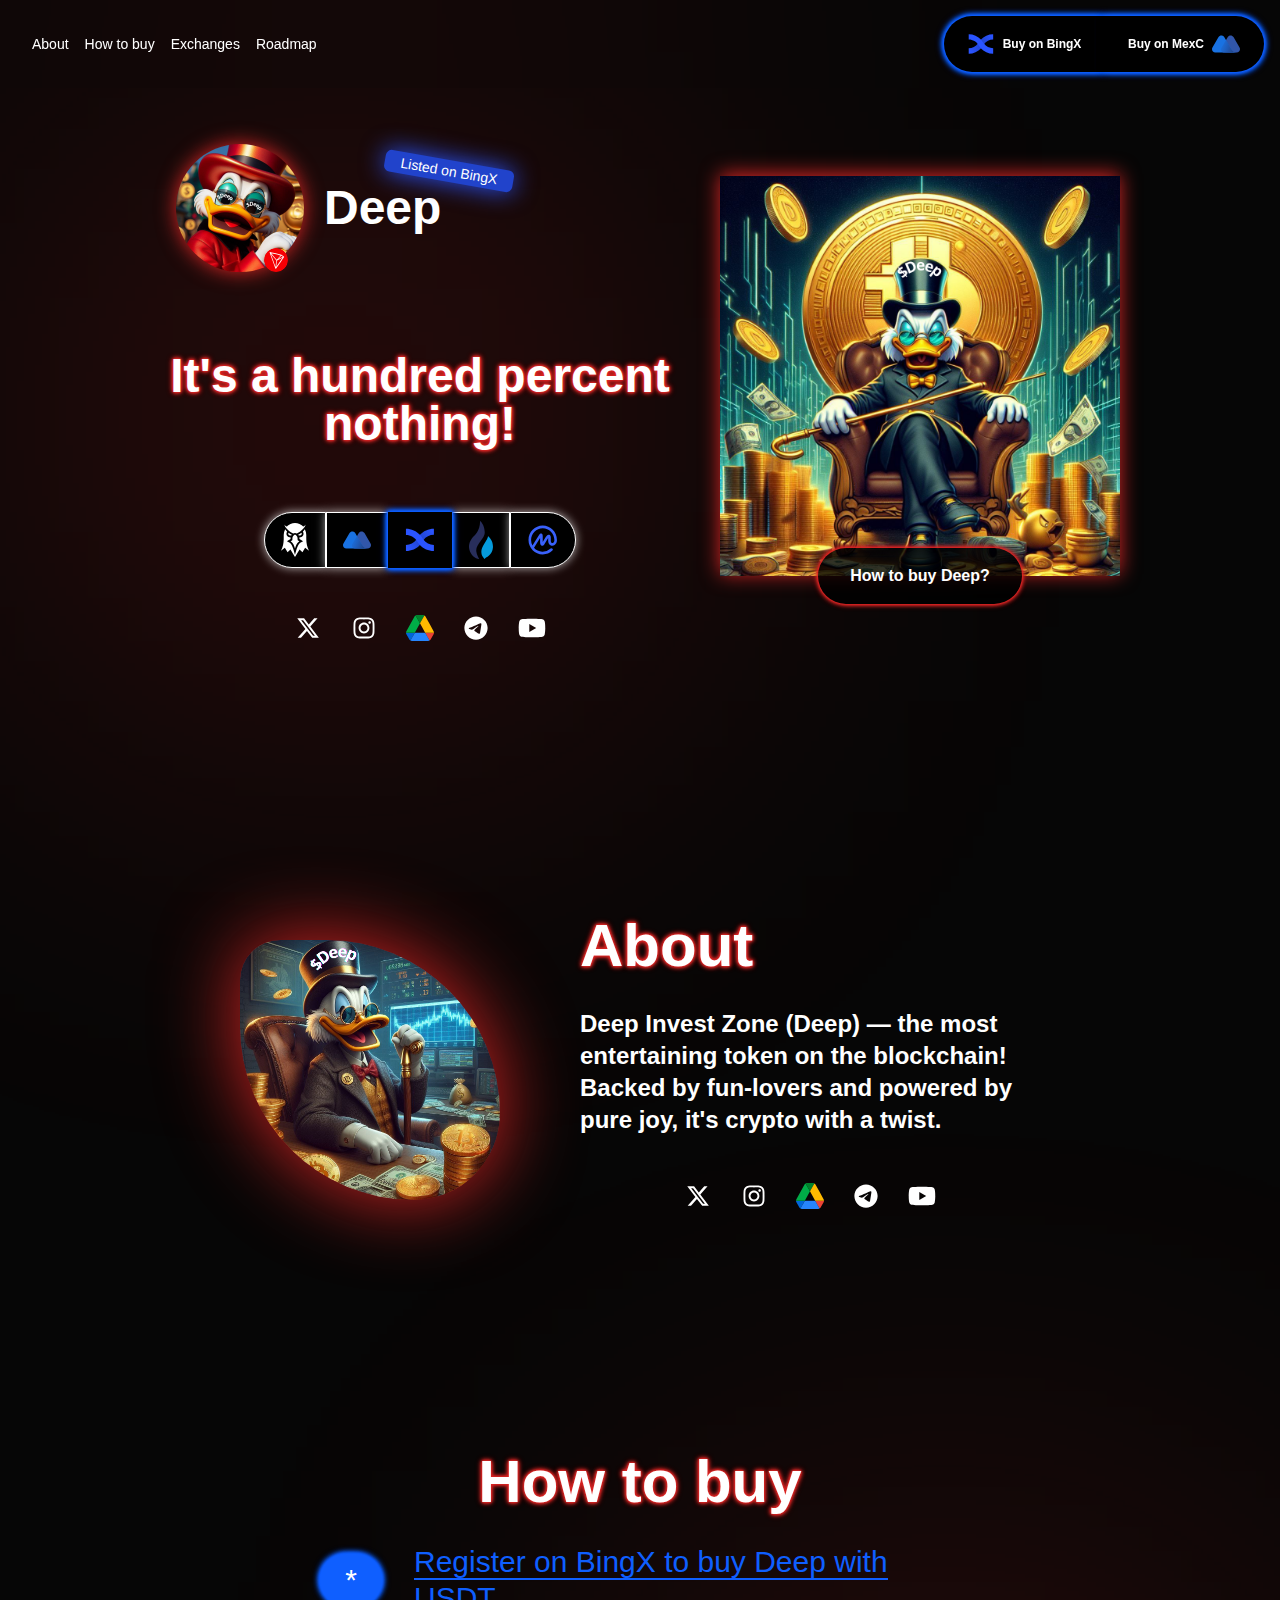
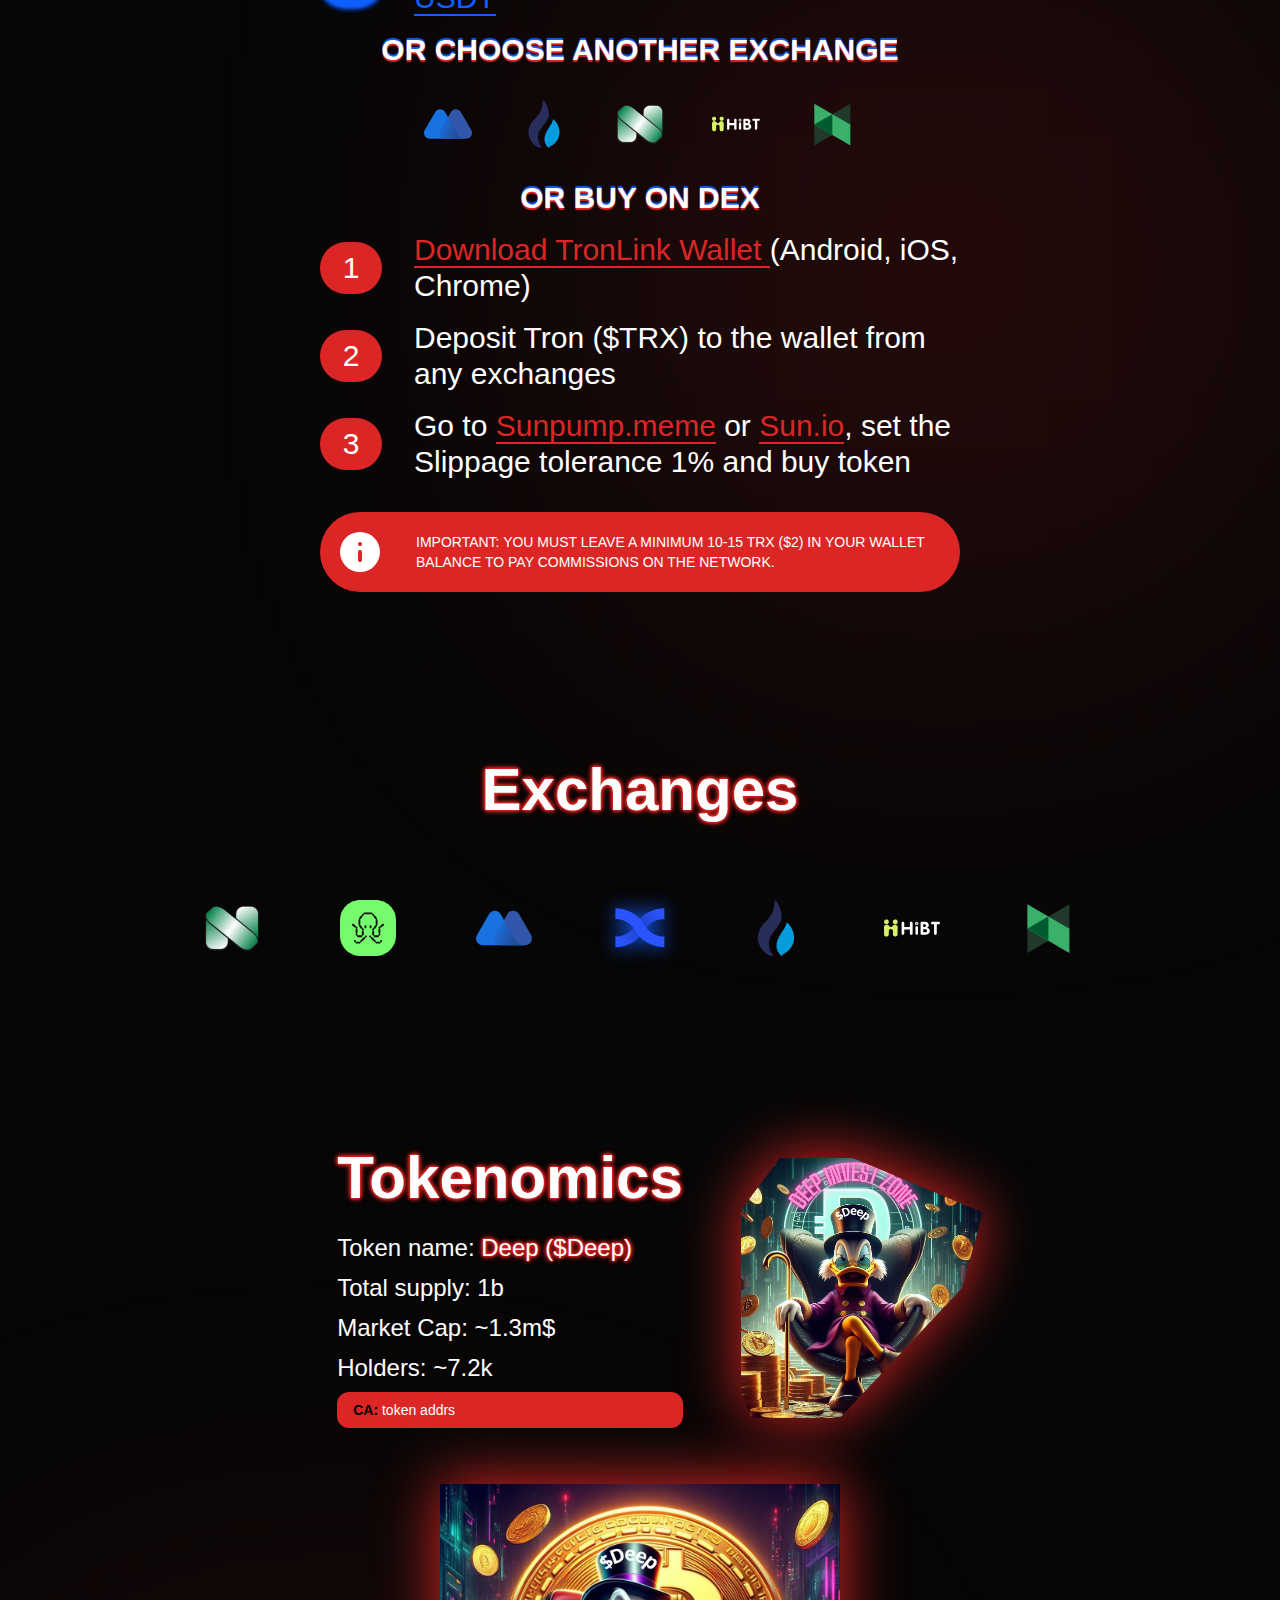
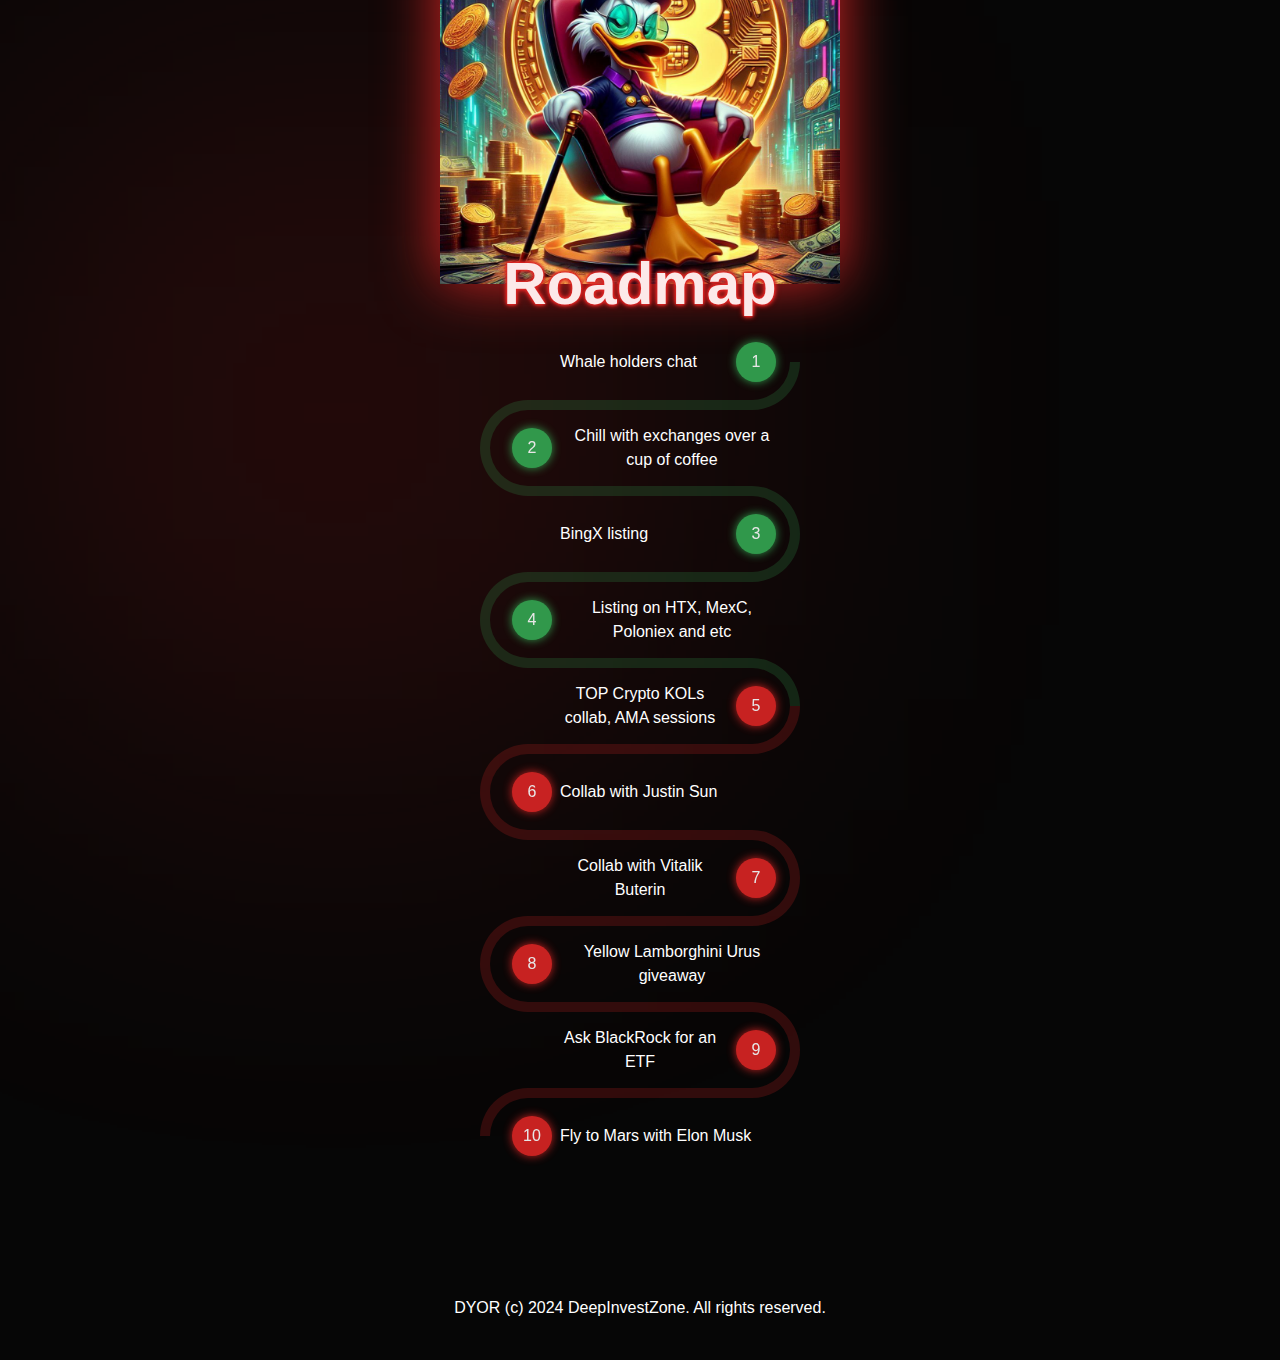
==== commit f7a6067e: "Update index.html" ====
--- a/index.html
+++ b/index.html
@@ -40,25 +40,25 @@
   <script src="chrome-extension://ldinpeekobnhjjdofggfgjlcehhmanlj/inpage.js" id="leather-provider"></script><nav class="header animate__animated animate__delay-1s animate__bounceIn">
     <ul class="header-menu">
       <li>
-        <a href="https://www.investzone.fun/#about" class="header-menu-link">About</a>
+        <a href="https://www.deepinvestzone.fun/#about" class="header-menu-link">About</a>
       </li>
       <li>
-        <a href="https://www.investzone.fun/#how-to-buy" class="header-menu-link">How to buy</a>
+        <a href="https://www.deepinvestzone.fun/#how-to-buy" class="header-menu-link">How to buy</a>
       </li>
       <li>
-        <a href="https://www.investzone.fun/#exchanges" class="header-menu-link">Exchanges</a>
+        <a href="https://www.deepinvestzone.fun/#exchanges" class="header-menu-link">Exchanges</a>
       </li>
       <li>
-        <a href="https://www.investzone.fun/#roadmap" class="header-menu-link">Roadmap</a>
+        <a href="https://www.deepinvestzone.fun/#roadmap" class="header-menu-link">Roadmap</a>
       </li>
     </ul>
     <div class="button-group">
-      <a href="https://bingx.com/partner/KhairullinTrade/?utm_source=site&amp;utm_medium=cpc&amp;utm_campaign=buy&amp;utm_content=buy-on-bingx" target="_blank" class="secondary-button bingx-box-shadow whitespace-nowrap w-40 max-md:w-full">
+      <a href="https://bingx.com/?utm_source=site&amp;utm_medium=cpc&amp;utm_campaign=buy&amp;utm_content=buy-on-bingx" target="_blank" class="secondary-button bingx-box-shadow whitespace-nowrap w-40 max-md:w-full">
         <img src="./InvestZone - IVfun token_files/bingx.svg" class="inline-block w-7 max-md:w-5" alt="bingx">
         Buy on BingX
       </a>
       <span class="w-4 -ml-2 -mr-2 bg-black z-[1] max-md:mr-0"></span>
-      <a href="https://www.mexc.com/exchange/IVFUN_USDT?type=spot&amp;utm_source=site&amp;utm_medium=cpc&amp;utm_campaign=memes&amp;utm_content=buy-on-mexc" target="_blank" rel="noopener noreferrer" class="secondary-button bingx-box-shadow pulse-button whitespace-nowrap w-40 max-md:w-full">
+      <a href="https://www.mexc.com/exchange?type=spot&amp;utm_source=site&amp;utm_medium=cpc&amp;utm_campaign=memes&amp;utm_content=buy-on-mexc" target="_blank" rel="noopener noreferrer" class="secondary-button bingx-box-shadow pulse-button whitespace-nowrap w-40 max-md:w-full">
         Buy on MexC
         <img src="./InvestZone - IVfun token_files/mexc.svg" class="inline-block w-7 max-md:w-5" alt="bingx">
       </a>
@@ -68,7 +68,7 @@
     <section class="coin">
       <div class="coin-info">
         <div class="coin-token-info">
-          <a href="https://sunpump.meme/token/TSig7sWzEL2K83mkJMQtbyPpiVSbR6pZnb" target="_blank" rel="noopener noreferrer" class="coin-token-button animate__animated animate__zoomInDown">
+          <a href="https://sunpump.meme/token/" target="_blank" rel="noopener noreferrer" class="coin-token-button animate__animated animate__zoomInDown">
             <div class="coin-token-image-wrapper">
               <div class="coin-token-image">
                 <img loading="lazy" src="./InvestZone - IVfun token_files/ivfun_eyes_logo.webp" alt="IVfun logo" class="relative w-full h-full -z-[1]">
@@ -78,14 +78,14 @@
             <h1 class="coin-token-title"><span class="IVfun">Deep</span></h1>
           </a>
           <!-- <a class="coin-sun-swap-button"
-            href="https://sun.io/#/sun_swap/v2?t0=T9yD14Nj9j7xAB4dbGeiX9h8unkKHxuWwb&t1=TSig7sWzEL2K83mkJMQtbyPpiVSbR6pZnb&type=swap"
+            href="https://sun.io/#/"
             target="_blank" rel="noopener noreferrer">
             <span class="coin-sun-swap-button-inner animate__animated animate__delay-1s animate__bounceIn">
               <img loading="lazy" src="/assets/sunswap.svg" alt="SunSwap" class="coin-sun-swap-image" />
               <span class="coin-sun-swap-text">Listed on SunSwap</span>
             </span>
           </a> -->
-          <a class="coin-bingx-button" href="https://bingx.com/partner/KhairullinTrade/?utm_source=site&amp;utm_medium=cpc&amp;utm_campaign=memes&amp;utm_content=listed-on-bingx" target="_blank">
+          <a class="coin-bingx-button" href="https://bingx.com/?utm_source=site&amp;utm_medium=cpc&amp;utm_campaign=memes&amp;utm_content=listed-on-bingx" target="_blank">
             <span class="coin-bingx-button-inner animate__animated animate__delay-1s animate__bounceIn">
               <span class="coin-bingx-text">Listed on BingX</span>
             </span>
@@ -97,41 +97,41 @@
         <div class="coin-buttons">
           <div class="coin-buttons-list animate__animated animate__delay-1s animate__bounceIn">
             <div class="button-group">
-              <!-- <a href="https://www.dextools.io/app/en/tron/pair-explorer/TCNgKaqhEFPkecXokzP2Ysv1bD2W8aRxC8"
+              <!-- <a href="https://www.dextools.io/"
                 target="_blank" rel="noopener noreferrer" class="secondary-button">
                 <img src="/assets/dextools.svg" class="inline-block w-8" alt="DexTools" />
               </a> -->
-              <a href="https://dexscreener.com/tron/TCNgKaqhEFPkecXokzP2Ysv1bD2W8aRxC8" target="_blank" rel="noopener noreferrer" class="secondary-button">
+              <a href="https://dexscreener.com/tron" target="_blank" rel="noopener noreferrer" class="secondary-button">
                 <img src="./InvestZone - IVfun token_files/dexscreener.svg" class="inline-block w-7" alt="DexScreener">
               </a>
-              <a href="https://www.mexc.com/exchange/IVFUN_USDT?type=spot&amp;utm_source=site&amp;utm_medium=cpc&amp;utm_campaign=memes&amp;utm_content=mexc-icon" target="_blank" class="secondary-button">
+              <a href="https://www.mexc.com/exchange/?type=spot&amp;utm_source=site&amp;utm_medium=cpc&amp;utm_campaign=memes&amp;utm_content=mexc-icon" target="_blank" class="secondary-button">
                 <img loading="lazy" src="./InvestZone - IVfun token_files/mexc.svg" class="inline-block w-7" alt="mexc">
               </a>
-              <a href="https://bingx.com/partner/KhairullinTrade/?utm_source=site&amp;utm_medium=cpc&amp;utm_campaign=memes&amp;utm_content=bingx-icon" target="_blank" class="secondary-button bingx-box-shadow z-[1]">
+              <a href="https://bingx.com/?utm_source=site&amp;utm_medium=cpc&amp;utm_campaign=memes&amp;utm_content=bingx-icon" target="_blank" class="secondary-button bingx-box-shadow z-[1]">
                 <img src="./InvestZone - IVfun token_files/bingx.svg" class="inline-block w-8" alt="bingx">
               </a>
-              <a href="https://www.htx.com/trade/ivfun_usdt?type=spot&amp;utm_source=site&amp;utm_medium=cpc&amp;utm_campaign=memes&amp;utm_content=htx-icon" target="_blank" rel="noopener noreferrer" class="secondary-button">
+              <a href="https://www.htx.com/trade/?type=spot&amp;utm_source=site&amp;utm_medium=cpc&amp;utm_campaign=memes&amp;utm_content=htx-icon" target="_blank" rel="noopener noreferrer" class="secondary-button">
                 <img src="./InvestZone - IVfun token_files/htx.svg" class="inline-block w-6" alt="htx">
               </a>
-              <a href="https://coinmarketcap.com/ru/currencies/invest-zone/" target="_blank" rel="noopener noreferrer" class="secondary-button">
+              <a href="https://coinmarketcap.com/ru/" target="_blank" rel="noopener noreferrer" class="secondary-button">
                 <img src="./InvestZone - IVfun token_files/cmc.svg" class="inline-block w-8" alt="coinmarketcap">
               </a>
             </div>
           </div>
           <div class="coin-buttons-list button-group animate__animated animate__delay-1s animate__bounceIn">
-            <a href="https://x.com/Rus_Khairullin" target="_blank" rel="noopener noreferrer" class="social-button">
+            <a href="https://x.com/deep1000000000" target="_blank" rel="noopener noreferrer" class="social-button">
               <img loading="lazy" src="./InvestZone - IVfun token_files/x.svg" class="w-6" alt="twitter(x)">
             </a>
-            <a href="https://www.instagram.com/khairullin_rus_lan" target="_blank" rel="noopener noreferrer" class="social-button">
+            <a href="https://www.instagram.com/" target="_blank" rel="noopener noreferrer" class="social-button">
               <img loading="lazy" src="./InvestZone - IVfun token_files/instagram.svg" class="w-6" alt="instagram">
             </a>
-            <a href="https://drive.google.com/drive/folders/1j_ZGNaUKZjJW6Zh_xM_GCPoxZbJketQ9" target="_blank" rel="noopener noreferrer" class="social-button">
+            <a href="https://drive.google.com/drive/" target="_blank" rel="noopener noreferrer" class="social-button">
               <img loading="lazy" src="./InvestZone - IVfun token_files/g-drive.svg" class="w-7" alt="google drive">
             </a>
-            <a href="https://t.me/invest_zonaa" target="_blank" rel="noopener noreferrer" class="social-button">
+            <a href="https://t.me/deep1000000000" target="_blank" rel="noopener noreferrer" class="social-button">
               <img loading="lazy" src="./InvestZone - IVfun token_files/telegram.svg" class="w-6" alt="telegram">
             </a>
-            <a href="https://www.youtube.com/channel/UCOgEEU4rrhMDgpJZeci2URQ/videos" target="_blank" rel="noopener noreferrer" class="social-button">
+            <a href="https://www.youtube.com/" target="_blank" rel="noopener noreferrer" class="social-button">
               <img loading="lazy" src="./InvestZone - IVfun token_files/youtube.svg" class="w-7" alt="youtube">
             </a>
           </div>
@@ -139,7 +139,7 @@
       </div>
       <div class="coin-how-to animate__animated animate__delay-1s animate__bounceIn">
         <img loading="lazy" src="./InvestZone - IVfun token_files/pool_bg_1_1.webp" alt="DuckPool IVfun" class="coin-pool">
-        <a href="https://www.investzone.fun/#how-to-buy" class="how-to-button">
+        <a href="https://www.deepinvestzone.fun/#how-to-buy" class="how-to-button">
           How to buy Deep?
         </a>
       </div>
@@ -153,19 +153,19 @@
           fun-lovers and powered by pure joy, it's crypto with a twist.
         </p>
         <div class="coin-buttons-list">
-          <a href="https://x.com/Rus_Khairullin" target="_blank" rel="noopener noreferrer" class="social-button">
+          <a href="https://x.com/deep1000000000" target="_blank" rel="noopener noreferrer" class="social-button">
             <img loading="lazy" src="./InvestZone - IVfun token_files/x.svg" class="w-6" alt="twitter(x)">
           </a>
-          <a href="https://www.instagram.com/khairullin_rus_lan" target="_blank" rel="noopener noreferrer" class="social-button">
+          <a href="https://www.instagram.com/" target="_blank" rel="noopener noreferrer" class="social-button">
             <img loading="lazy" src="./InvestZone - IVfun token_files/instagram.svg" class="w-6" alt="instagram">
           </a>
-          <a href="https://drive.google.com/drive/folders/1j_ZGNaUKZjJW6Zh_xM_GCPoxZbJketQ9" target="_blank" rel="noopener noreferrer" class="social-button">
+          <a href="https://drive.google.com/drive/" target="_blank" rel="noopener noreferrer" class="social-button">
             <img loading="lazy" src="./InvestZone - IVfun token_files/g-drive.svg" class="w-7" alt="google drive">
           </a>
-          <a href="https://t.me/invest_zonaa" target="_blank" rel="noopener noreferrer" class="social-button">
+          <a href="https://t.me/deep1000000000" target="_blank" rel="noopener noreferrer" class="social-button">
             <img loading="lazy" src="./InvestZone - IVfun token_files/telegram.svg" class="w-6" alt="telegram">
           </a>
-          <a href="https://www.youtube.com/channel/UCOgEEU4rrhMDgpJZeci2URQ/videos" target="_blank" rel="noopener noreferrer" class="social-button">
+          <a href="https://www.youtube.com/channel/" target="_blank" rel="noopener noreferrer" class="social-button">
             <img loading="lazy" src="./InvestZone - IVfun token_files/youtube.svg" class="w-7" alt="youtube">
           </a>
         </div>
@@ -183,7 +183,7 @@
             *
           </span>
           <p class="how-to-buy-step-description">
-            <a href="https://bingx.com/partner/KhairullinTrade/?utm_source=site&amp;utm_medium=cpc&amp;utm_campaign=memes&amp;utm_content=buy-on-bingx" target="_blank" class="bingx-link">
+            <a href="https://bingx.com/partner/?utm_source=site&amp;utm_medium=cpc&amp;utm_campaign=memes&amp;utm_content=buy-on-bingx" target="_blank" class="bingx-link">
               Register on BingX to buy Deep with USDT
             </a>
           </p>
@@ -192,19 +192,19 @@
           OR CHOOSE ANOTHER EXCHANGE
         </li>
         <li class="exchanges-list">
-          <a href="https://www.mexc.com/exchange/IVFUN_USDT?type=spot&amp;utm_source=site&amp;utm_medium=cpc&amp;utm_campaign=memes&amp;utm_content=mexc-exchange" target="_blank" class="exchanges-button">
+          <a href="https://www.mexc.com/exchange?type=spot&amp;utm_source=site&amp;utm_medium=cpc&amp;utm_campaign=memes&amp;utm_content=mexc-exchange" target="_blank" class="exchanges-button">
             <img loading="lazy" src="./InvestZone - IVfun token_files/mexc.svg" alt="mexc">
           </a>
-          <a href="https://www.htx.com/trade/ivfun_usdt?type=spot&amp;utm_source=site&amp;utm_medium=cpc&amp;utm_campaign=memes&amp;utm_content=htx-exchange" target="_blank" class="exchanges-button">
+          <a href="https://www.htx.com/trade/?type=spot&amp;utm_source=site&amp;utm_medium=cpc&amp;utm_campaign=memes&amp;utm_content=htx-exchange" target="_blank" class="exchanges-button">
             <img loading="lazy" src="./InvestZone - IVfun token_files/htx.svg" alt="htx">
           </a>
-          <a href="https://ntm.ai/token/tsig7swzel2k83mkjmqtbyppivsbr6pznb?utm_source=site&amp;utm_medium=cpc&amp;utm_campaign=memes&amp;utm_content=ntm-ai-exchange" target="_blank" class="exchanges-button">
+          <a href="https://ntm.ai/token/?utm_source=site&amp;utm_medium=cpc&amp;utm_campaign=memes&amp;utm_content=ntm-ai-exchange" target="_blank" class="exchanges-button">
             <img loading="lazy" src="./InvestZone - IVfun token_files/ntm-ai.webp" alt="ntm-ai">
           </a>
-          <a href="https://hibt.com/trade/IVFUN-USDT?utm_source=site&amp;utm_medium=cpc&amp;utm_campaign=memes&amp;utm_content=hibt-exchange" target="_blank" class="exchanges-button">
+          <a href="https://hibt.com/trade/?utm_source=site&amp;utm_medium=cpc&amp;utm_campaign=memes&amp;utm_content=hibt-exchange" target="_blank" class="exchanges-button">
             <img loading="lazy" src="./InvestZone - IVfun token_files/hibt.svg" alt="hibt">
           </a>
-          <a href="https://poloniex.com/trade/IVFUN_USDT/?type=spot&amp;utm_source=site&amp;utm_medium=cpc&amp;utm_campaign=memes&amp;utm_content=poloniex-exchange" target="_blank" rel="noopener noreferrer" class="exchanges-button">
+          <a href="https://poloniex.com/trade//?type=spot&amp;utm_source=site&amp;utm_medium=cpc&amp;utm_campaign=memes&amp;utm_content=poloniex-exchange" target="_blank" rel="noopener noreferrer" class="exchanges-button">
             <img loading="lazy" src="./InvestZone - IVfun token_files/poloniex.svg" alt="poloniex">
           </a>
         </li>
@@ -236,9 +236,9 @@
           </span>
           <p class="how-to-buy-step-description">
             Go to
-            <a href="https://sunpump.meme/token/TSig7sWzEL2K83mkJMQtbyPpiVSbR6pZnb" target="_blank" rel="noopener noreferrer" class="how-to-buy-step-link">Sunpump.meme</a>
+            <a href="https://sunpump.meme/token/" target="_blank" rel="noopener noreferrer" class="how-to-buy-step-link">Sunpump.meme</a>
             or
-            <a href="https://sun.io/#/sun_swap/v2?t0=T9yD14Nj9j7xAB4dbGeiX9h8unkKHxuWwb&amp;t1=TSig7sWzEL2K83mkJMQtbyPpiVSbR6pZnb&amp;type=swap&amp;from=v3" target="_blank" rel="noopener noreferrer" class="how-to-buy-step-link">Sun.io</a>,
+            <a href="https://sun.io/#/sun_swap/&amp;t1=TSig7sWzEL2K83mkJMQtbyPpiVSbR6pZnb&amp;type=swap&amp;from=v3" target="_blank" rel="noopener noreferrer" class="how-to-buy-step-link">Sun.io</a>,
             set the Slippage tolerance 1% and buy token
           </p>
         </li>
@@ -257,25 +257,25 @@
         Exchanges
       </h2>
       <div class="exchanges-list ">
-        <a href="https://ntm.ai/token/tsig7swzel2k83mkjmqtbyppivsbr6pznb?utm_source=site&amp;utm_medium=cpc&amp;utm_campaign=memes&amp;utm_content=ntm-ai-exchange" target="_blank" class="exchanges-button">
+        <a href="https://ntm.ai/token/?utm_source=site&amp;utm_medium=cpc&amp;utm_campaign=memes&amp;utm_content=ntm-ai-exchange" target="_blank" class="exchanges-button">
           <img loading="lazy" src="./InvestZone - IVfun token_files/ntm-ai.webp" alt="ntm-ai">
         </a>
         <a href="https://app.symbiosis.finance/swap?amountIn&amp;chainIn=Tron&amp;chainOut=Tron&amp;tokenIn=TRX&amp;tokenOut=0xb7ba8910f0f1afaab8d6156e45dc1ef06788f817" target="_blank" class="exchanges-button">
           <img loading="lazy" src="./InvestZone - IVfun token_files/symbiosis.svg" alt="symbiosis">
         </a>
-        <a href="https://www.mexc.com/exchange/IVFUN_USDT?type=spot&amp;utm_source=site&amp;utm_medium=cpc&amp;utm_campaign=memes&amp;utm_content=mexc-exchange" target="_blank" class="exchanges-button">
+        <a href="https://www.mexc.com/exchange/?type=spot&amp;utm_source=site&amp;utm_medium=cpc&amp;utm_campaign=memes&amp;utm_content=mexc-exchange" target="_blank" class="exchanges-button">
           <img loading="lazy" src="./InvestZone - IVfun token_files/mexc.svg" alt="mexc">
         </a>
-        <a href="https://bingx.com/partner/KhairullinTrade/?utm_source=site&amp;utm_medium=cpc&amp;utm_campaign=memes&amp;utm_content=bingx-exchange" target="_blank" class="exchanges-button bingx-filter-shadow">
+        <a href="https://bingx.com/partner/?utm_source=site&amp;utm_medium=cpc&amp;utm_campaign=memes&amp;utm_content=bingx-exchange" target="_blank" class="exchanges-button bingx-filter-shadow">
           <img loading="lazy" src="./InvestZone - IVfun token_files/bingx.svg" alt="bingx">
         </a>
-        <a href="https://www.htx.com/trade/ivfun_usdt?type=spot&amp;utm_source=site&amp;utm_medium=cpc&amp;utm_campaign=memes&amp;utm_content=htx-exchange" target="_blank" class="exchanges-button">
+        <a href="https://www.htx.com/trade/?type=spot&amp;utm_source=site&amp;utm_medium=cpc&amp;utm_campaign=memes&amp;utm_content=htx-exchange" target="_blank" class="exchanges-button">
           <img loading="lazy" src="./InvestZone - IVfun token_files/htx.svg" alt="htx">
         </a>
-        <a href="https://hibt.com/trade/IVFUN-USDT?utm_source=site&amp;utm_medium=cpc&amp;utm_campaign=memes&amp;utm_content=hibt-exchange" target="_blank" class="exchanges-button">
+        <a href="https://hibt.com/trade/?utm_source=site&amp;utm_medium=cpc&amp;utm_campaign=memes&amp;utm_content=hibt-exchange" target="_blank" class="exchanges-button">
           <img loading="lazy" src="./InvestZone - IVfun token_files/hibt.svg" alt="hibt">
         </a>
-        <a href="https://poloniex.com/trade/IVFUN_USDT/?type=spot&amp;utm_source=site&amp;utm_medium=cpc&amp;utm_campaign=memes&amp;utm_content=poloniex-exchange" target="_blank" rel="noopener noreferrer" class="exchanges-button">
+        <a href="https://poloniex.com/trade/?type=spot&amp;utm_source=site&amp;utm_medium=cpc&amp;utm_campaign=memes&amp;utm_content=poloniex-exchange" target="_blank" rel="noopener noreferrer" class="exchanges-button">
           <img loading="lazy" src="./InvestZone - IVfun token_files/poloniex.svg" alt="poloniex">
         </a>
       </div>
@@ -288,12 +288,12 @@
         <ul class="tokenomics-description">
           <li class="tokenomics-item">Token name: <span class="ivfun">Deep ($Deep)</span></li>
           <li class="tokenomics-item">Total supply: 1b</li>
-          <li class="tokenomics-item" id="marketCap">Market Cap: ~28.3m$</li>
-          <li class="tokenomics-item" id="holders">Holders: ~17.2k</li>
+          <li class="tokenomics-item" id="marketCap">Market Cap: ~1.3m$</li>
+          <li class="tokenomics-item" id="holders">Holders: ~7.2k</li>
           <li class="tokenomics-item">
-            <a href="https://tronscan.org/#/token20/TSig7sWzEL2K83mkJMQtbyPpiVSbR6pZnb" target="_blank" class="tokenomics-item-ca" rel="noopener noreferrer">
+            <a href="https://tronscan.org/#" target="_blank" class="tokenomics-item-ca" rel="noopener noreferrer">
               CA:
-              <span>TSig7sWzEL2K83mkJMQtbyPpiVSbR6pZnb</span>
+              <span>token addrs</span>
             </a>
           </li>
         </ul>
@@ -410,7 +410,7 @@
   <!-- Tokenomics -->
   <script>
     {
-      const apiUrl = 'https://apilist.tronscanapi.com/api/token_trc20?contract=TSig7sWzEL2K83mkJMQtbyPpiVSbR6pZnb';
+      const apiUrl = 'https://apilist.tronscanapi.com/api/token_trc20?contract=';
       function fetchTokenomics() {
         try {
           return fetch(apiUrl).then(response => response.json());
